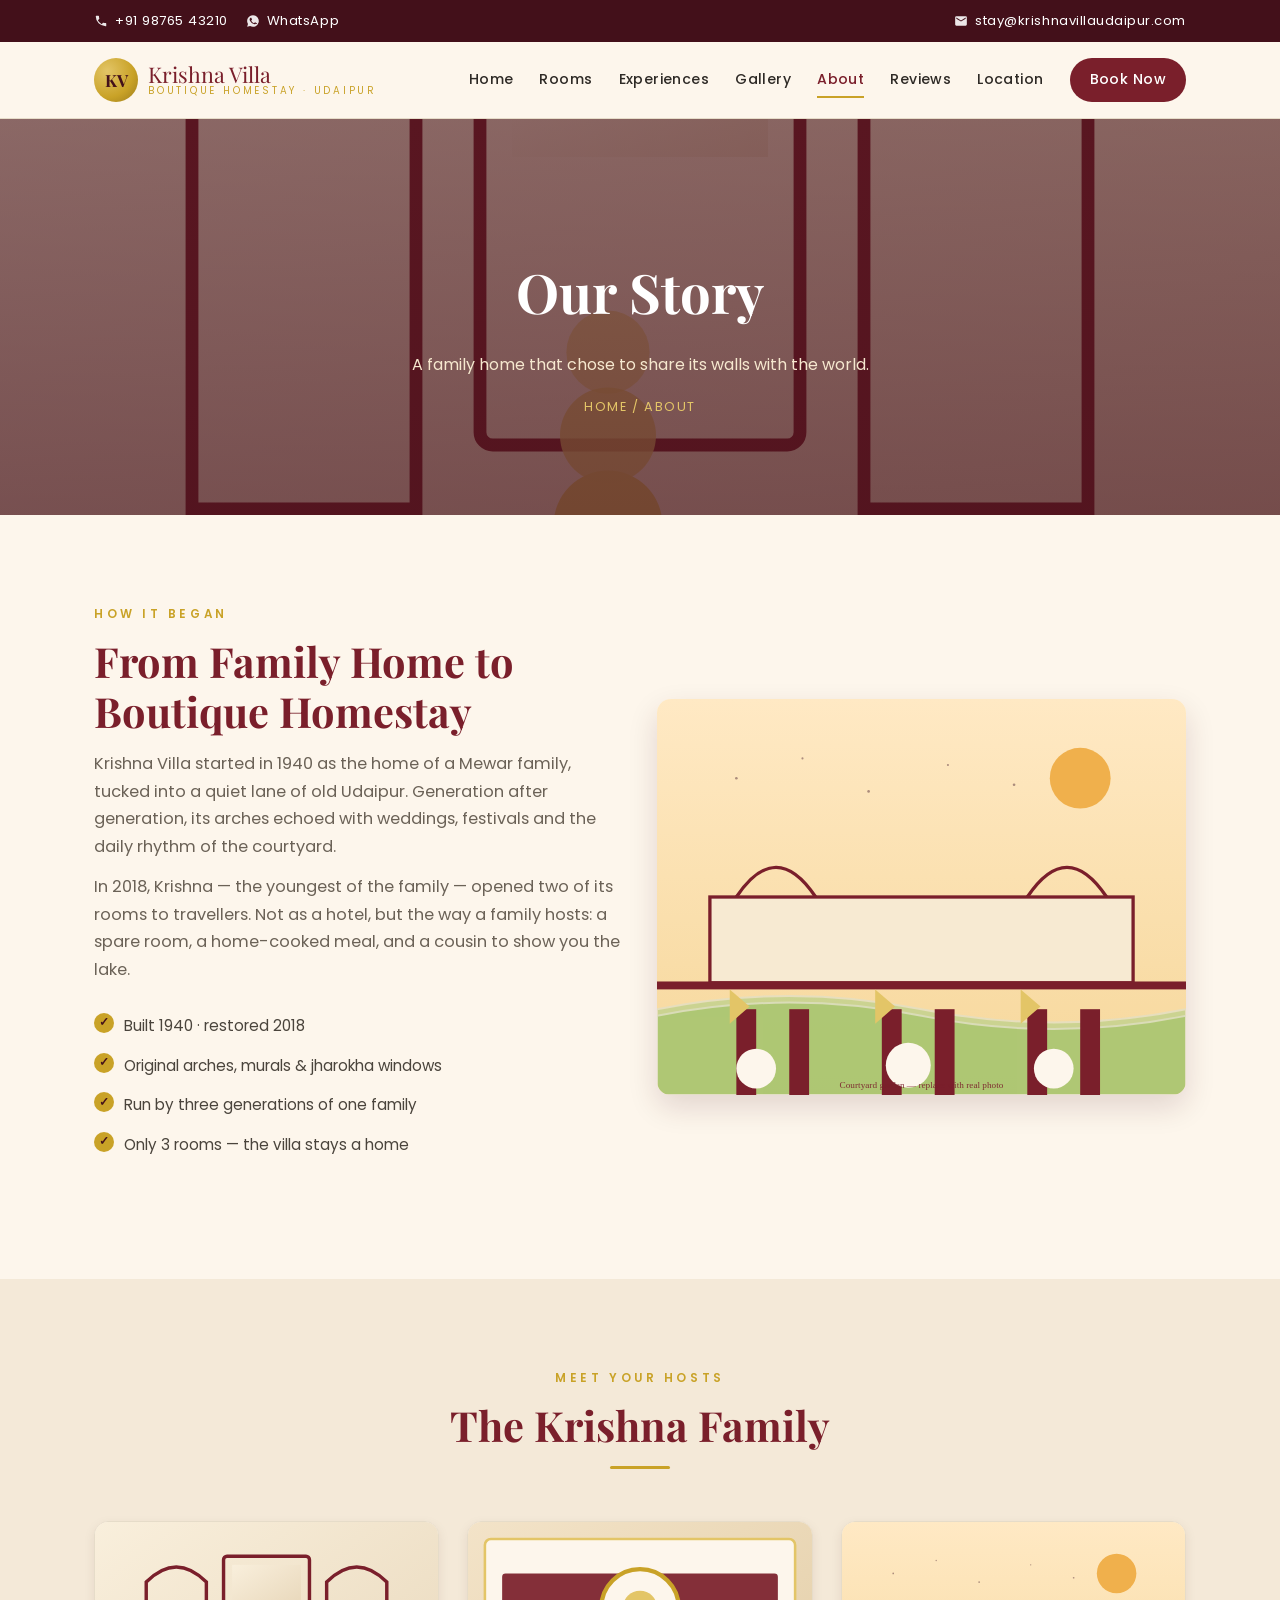
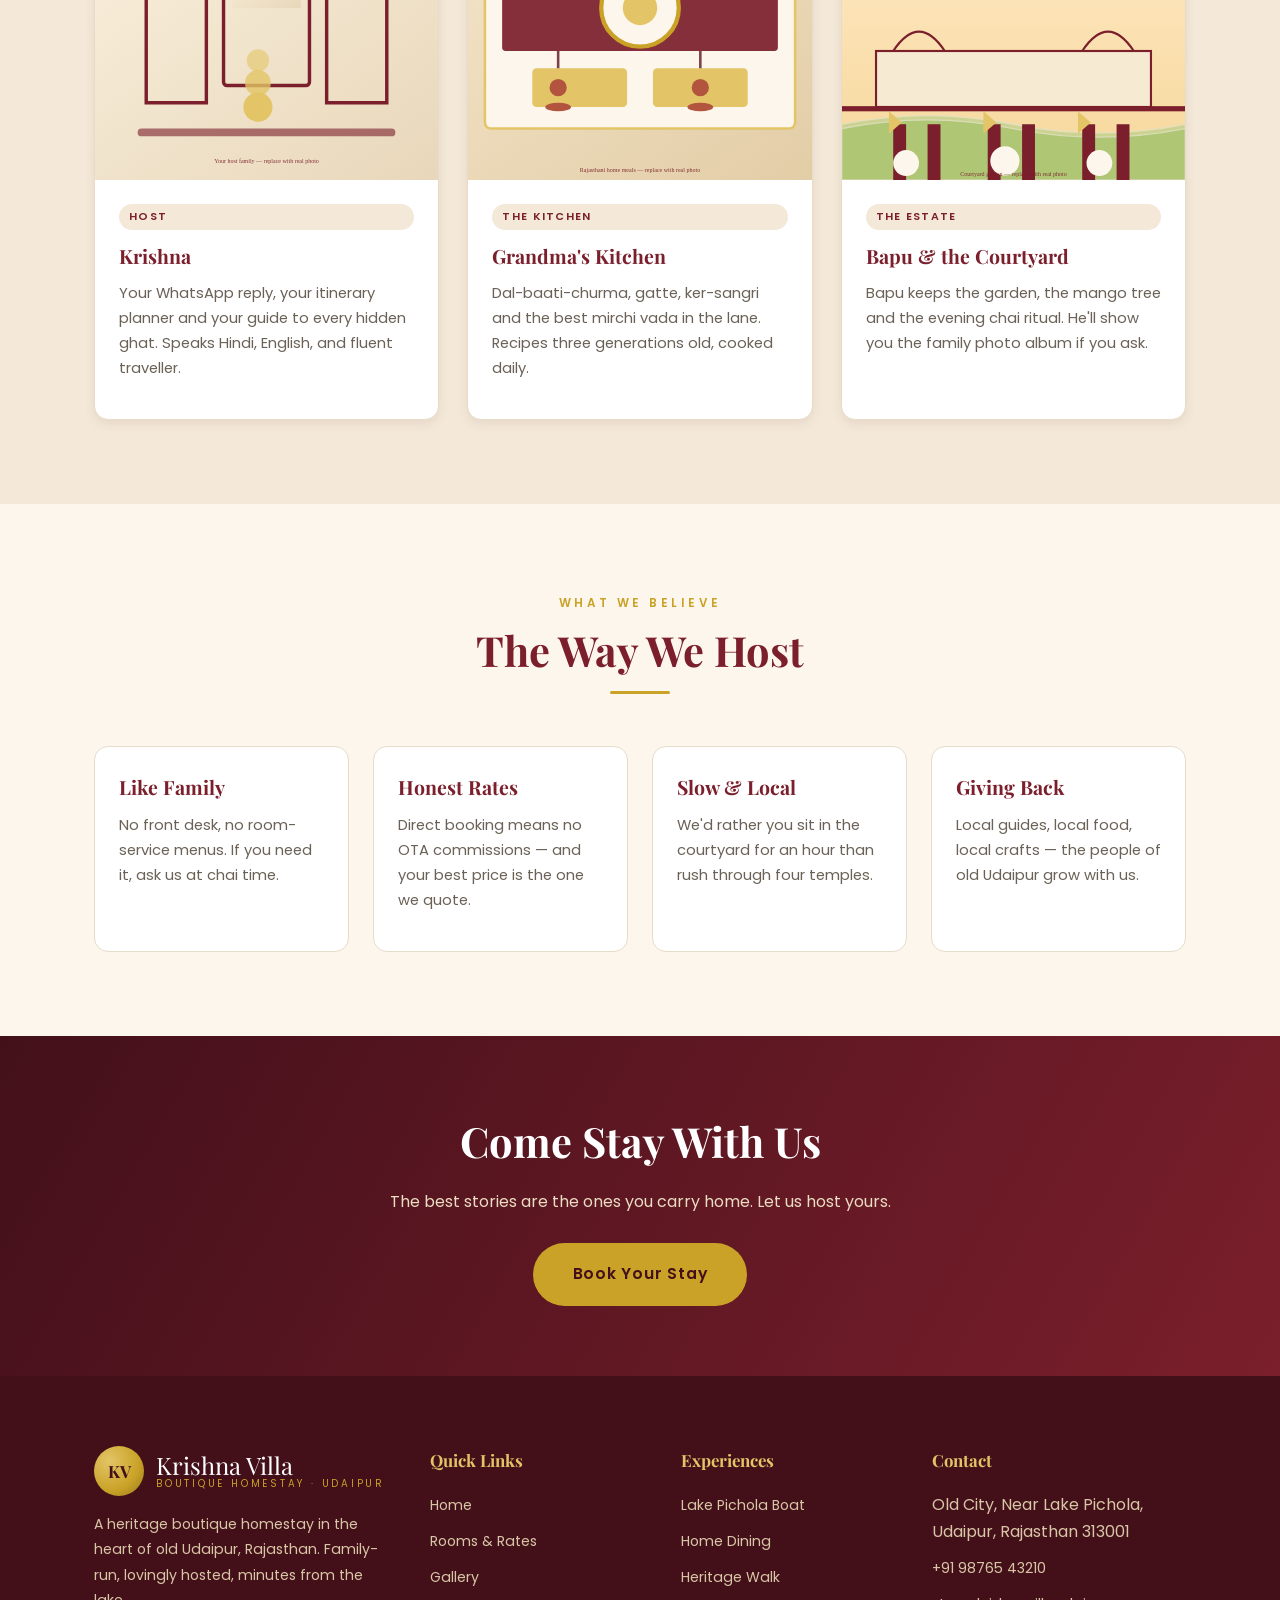
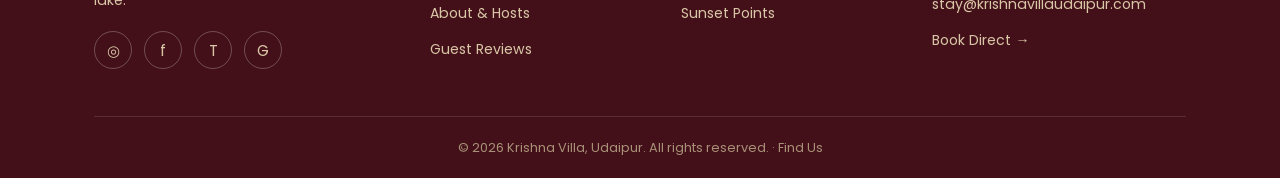
==== about.html @ f30d9263 "first commit" ====
<!DOCTYPE html>
<html lang="en">
<head>
<meta charset="UTF-8">
<meta name="viewport" content="width=device-width, initial-scale=1.0">
<title>About &amp; Hosts — Krishna Villa, Udaipur</title>
<meta name="description" content="The story of Krishna Villa, a family-run boutique homestay in old Udaipur. Meet your hosts and the heritage home they welcome you into.">
<link rel="preconnect" href="https://fonts.googleapis.com">
<link rel="preconnect" href="https://fonts.gstatic.com" crossorigin>
<link href="https://fonts.googleapis.com/css2?family=Playfair+Display:wght@500;600;700&family=Poppins:wght@300;400;500;600&display=swap" rel="stylesheet">
<link rel="stylesheet" href="css/style.css">
</head>
<body>

<!-- ======= TOP BAR ======= -->
<header class="topbar">
  <div class="wrap">
    <div class="tb-item">
      <a href="tel:+919876543210"><svg class="ico" viewBox="0 0 24 24" fill="currentColor"><path d="M6.6 10.8a15 15 0 0 0 6.6 6.6l2.2-2.2a1 1 0 0 1 1-.25 11.4 11.4 0 0 0 3.6.58 1 1 0 0 1 1 1V20a1 1 0 0 1-1 1A17 17 0 0 1 3 4a1 1 0 0 1 1-1h3.5a1 1 0 0 1 1 1 11.4 11.4 0 0 0 .58 3.6 1 1 0 0 1-.25 1z"/></svg> +91 98765 43210</a>
      <a class="wa" href="https://wa.me/919876543210" target="_blank" rel="noopener"><svg class="ico" viewBox="0 0 24 24" fill="currentColor"><path d="M12 2a10 10 0 0 0-8.6 15.1L2 22l5-1.3A10 10 0 1 0 12 2zm5.1 14.1c-.2.6-1.3 1.2-1.8 1.3-.5 0-1 .2-3.3-.7a11 11 0 0 1-4.6-4.1c-.3-.5-1.2-1.7-1.2-3.2s.8-2.3 1-2.6c.3-.3.6-.4.8-.4h.6c.2 0 .4-.1.7.5.2.6.8 2 .9 2.1.1.2.1.3 0 .5l-.4.6-.5.6c-.2.2-.4.4-.2.7.3.5 1.1 1.9 2.4 3 1.3 1 1.6 1.2 1.9 1.3.2.1.5.1.7-.1l1-1.1c.2-.3.5-.2.8-.1.3.1 2 1 2.3 1.2.4.1.6.2.7.3.1.1.1.6-.2 1.2z"/></svg> WhatsApp</a>
    </div>
    <div class="tb-item">
      <a href="mailto:stay@krishnavillaudaipur.com"><svg class="ico" viewBox="0 0 24 24" fill="currentColor"><path d="M20 4H4a2 2 0 0 0-2 2v12a2 2 0 0 0 2 2h16a2 2 0 0 0 2-2V6a2 2 0 0 0-2-2zm0 4-8 5-8-5V6l8 5 8-5z"/></svg> stay@krishnavillaudaipur.com</a>
    </div>
  </div>
</header>

<!-- ======= NAV ======= -->
<header class="header">
  <div class="wrap nav">
    <a class="brand" href="index.html">
      <span class="brand-mark">KV</span>
      <span class="brand-name">Krishna Villa<small>Boutique Homestay · Udaipur</small></span>
    </a>
    <button class="nav-toggle" aria-label="Open menu"><span></span><span></span><span></span></button>
    <nav class="nav-links">
      <a href="index.html">Home</a>
      <a href="rooms.html">Rooms</a>
      <a href="experiences.html">Experiences</a>
      <a href="gallery.html">Gallery</a>
      <a href="about.html" class="active">About</a>
      <a href="reviews.html">Reviews</a>
      <a href="location.html">Location</a>
      <a href="contact.html" class="nav-cta">Book Now</a>
    </nav>
  </div>
</header>

<!-- ======= PAGE HERO ======= -->
<section class="page-hero" style="min-height:44vh;display:flex;align-items:center;justify-content:center">
  <div class="hero-bg" style="background-image:url('img/ph-host.svg')"></div>
  <div class="hero-inner">
    <h1>Our Story</h1>
    <p>A family home that chose to share its walls with the world.</p>
    <div class="breadcrumb"><a href="index.html">Home</a> / About</div>
  </div>
</section>

<!-- ======= STORY ======= -->
<section>
  <div class="wrap">
    <div class="grid-2">
      <div class="reveal">
        <span class="kicker">How It Began</span>
        <h2 class="section-title">From Family Home to Boutique Homestay</h2>
        <p class="section-sub">Krishna Villa started in 1940 as the home of a Mewar family, tucked into a quiet lane of old Udaipur. Generation after generation, its arches echoed with weddings, festivals and the daily rhythm of the courtyard.</p>
        <p class="section-sub" style="margin-top:12px">In 2018, Krishna — the youngest of the family — opened two of its rooms to travellers. Not as a hotel, but the way a family hosts: a spare room, a home-cooked meal, and a cousin to show you the lake.</p>
        <ul class="feature-list" style="margin:22px 0 30px">
          <li>Built 1940 · restored 2018</li>
          <li>Original arches, murals &amp; jharokha windows</li>
          <li>Run by three generations of one family</li>
          <li>Only 3 rooms — the villa stays a home</li>
        </ul>
      </div>
      <div class="reveal">
        <img src="img/ph-courtyard.svg" alt="Courtyard of Krishna Villa" style="border-radius:14px;box-shadow:var(--shadow)">
      </div>
    </div>
  </div>
</section>

<!-- ======= HOST ======= -->
<section class="sand-bg">
  <div class="wrap">
    <div class="section-head reveal">
      <span class="kicker">Meet Your Hosts</span>
      <h2 class="section-title">The Krishna Family</h2>
      <div class="rule"></div>
    </div>
    <div class="grid-3">
      <div class="card reveal">
        <div class="ph" style="background-image:url('img/ph-host.svg');background-size:cover;background-position:center;background-color:#f4e9d8"></div>
        <div class="card-body">
          <span class="tag">Host</span>
          <h3>Krishna</h3>
          <p>Your WhatsApp reply, your itinerary planner and your guide to every hidden ghat. Speaks Hindi, English, and fluent traveller.</p>
        </div>
      </div>
      <div class="card reveal">
        <div class="ph" style="background-image:url('img/ph-food.svg');background-size:cover;background-position:center;background-color:#f4e9d8"></div>
        <div class="card-body">
          <span class="tag">The Kitchen</span>
          <h3>Grandma's Kitchen</h3>
          <p>Dal-baati-churma, gatte, ker-sangri and the best mirchi vada in the lane. Recipes three generations old, cooked daily.</p>
        </div>
      </div>
      <div class="card reveal">
        <div class="ph" style="background-image:url('img/ph-courtyard.svg');background-size:cover;background-position:center;background-color:#f4e9d8"></div>
        <div class="card-body">
          <span class="tag">The Estate</span>
          <h3>Bapu &amp; the Courtyard</h3>
          <p>Bapu keeps the garden, the mango tree and the evening chai ritual. He'll show you the family photo album if you ask.</p>
        </div>
      </div>
    </div>
  </div>
</section>

<!-- ======= VALUES ======= -->
<section>
  <div class="wrap">
    <div class="section-head reveal">
      <span class="kicker">What We Believe</span>
      <h2 class="section-title">The Way We Host</h2>
      <div class="rule"></div>
    </div>
    <div class="grid-4">
      <div class="card reveal" style="box-shadow:none">
        <div class="card-body">
          <h3>Like Family</h3>
          <p>No front desk, no room-service menus. If you need it, ask us at chai time.</p>
        </div>
      </div>
      <div class="card reveal" style="box-shadow:none">
        <div class="card-body">
          <h3>Honest Rates</h3>
          <p>Direct booking means no OTA commissions — and your best price is the one we quote.</p>
        </div>
      </div>
      <div class="card reveal" style="box-shadow:none">
        <div class="card-body">
          <h3>Slow &amp; Local</h3>
          <p>We'd rather you sit in the courtyard for an hour than rush through four temples.</p>
        </div>
      </div>
      <div class="card reveal" style="box-shadow:none">
        <div class="card-body">
          <h3>Giving Back</h3>
          <p>Local guides, local food, local crafts — the people of old Udaipur grow with us.</p>
        </div>
      </div>
    </div>
  </div>
</section>

<!-- ======= CTA ======= -->
<section class="cta-banner">
  <div class="wrap">
    <h2>Come Stay With Us</h2>
    <p>The best stories are the ones you carry home. Let us host yours.</p>
    <a class="btn btn-gold btn-lg" href="contact.html">Book Your Stay</a>
  </div>
</section>

<!-- ======= FOOTER ======= -->
<footer class="footer">
  <div class="wrap">
    <div class="footer-grid">
      <div>
        <div class="fbrand">
          <span class="brand-mark">KV</span>
          <span class="brand-name">Krishna Villa<small>Boutique Homestay · Udaipur</small></span>
        </div>
        <p>A heritage boutique homestay in the heart of old Udaipur, Rajasthan. Family-run, lovingly hosted, minutes from the lake.</p>
        <div class="social">
          <a href="#" aria-label="Instagram">◎</a>
          <a href="#" aria-label="Facebook">f</a>
          <a href="#" aria-label="TripAdvisor">T</a>
          <a href="#" aria-label="Google">G</a>
        </div>
      </div>
      <div>
        <h4>Quick Links</h4>
        <ul>
          <li><a href="index.html">Home</a></li>
          <li><a href="rooms.html">Rooms &amp; Rates</a></li>
          <li><a href="gallery.html">Gallery</a></li>
          <li><a href="about.html">About &amp; Hosts</a></li>
          <li><a href="reviews.html">Guest Reviews</a></li>
        </ul>
      </div>
      <div>
        <h4>Experiences</h4>
        <ul>
          <li><a href="experiences.html#lake">Lake Pichola Boat</a></li>
          <li><a href="experiences.html#food">Home Dining</a></li>
          <li><a href="experiences.html#walk">Heritage Walk</a></li>
          <li><a href="experiences.html#sunset">Sunset Points</a></li>
        </ul>
      </div>
      <div>
        <h4>Contact</h4>
        <ul>
          <li>Old City, Near Lake Pichola,<br>Udaipur, Rajasthan 313001</li>
          <li><a href="tel:+919876543210">+91 98765 43210</a></li>
          <li><a href="mailto:stay@krishnavillaudaipur.com">stay@krishnavillaudaipur.com</a></li>
          <li><a href="contact.html">Book Direct →</a></li>
        </ul>
      </div>
    </div>
    <div class="footer-bottom">© <span id="year"></span> Krishna Villa, Udaipur. All rights reserved. · <a href="location.html">Find Us</a></div>
  </div>
</footer>

<script src="js/main.js"></script>
</body>
</html>
---- css/style.css ----
/* ==========================================================================
   KRISHNA VILLA — Boutique Homestay, Udaipur
   Shared stylesheet for all pages
   Palette: Deep Maroon #7a1f2b · Royal Gold #c9a227 · Cream #fdf6ec · Ink #2e2a26
   ========================================================================== */

:root {
  --wine: #7a1f2b;
  --wine-dark: #5c1620;
  --wine-deep: #43101a;
  --gold: #c9a227;
  --gold-soft: #e3c567;
  --cream: #fdf6ec;
  --sand: #f4e9d8;
  --ink: #2e2a26;
  --muted: #6b6257;
  --line: #e6dcc9;
  --white: #ffffff;
  --shadow: 0 12px 30px rgba(67, 16, 26, 0.14);
  --shadow-sm: 0 4px 12px rgba(67, 16, 26, 0.08);
  --radius: 14px;
  --serif: "Playfair Display", Georgia, "Times New Roman", serif;
  --sans: "Poppins", "Segoe UI", Arial, sans-serif;
}

* { box-sizing: border-box; margin: 0; padding: 0; }

html { scroll-behavior: smooth; }

body {
  font-family: var(--sans);
  color: var(--ink);
  background: var(--cream);
  line-height: 1.7;
  font-size: 16px;
}

img { max-width: 100%; display: block; }
a { color: inherit; text-decoration: none; }
ul { list-style: none; }

.wrap {
  max-width: 1140px;
  margin: 0 auto;
  padding: 0 24px;
}
.wrap-narrow { max-width: 860px; margin: 0 auto; padding: 0 24px; }

/* ==========================================================================
   TOP BAR — always visible phone / WhatsApp / email
   ========================================================================== */
.topbar {
  background: var(--wine-deep);
  color: #f3d9a0;
  font-size: 0.82rem;
  letter-spacing: 0.04em;
}
.topbar .wrap {
  display: flex;
  align-items: center;
  justify-content: space-between;
  gap: 12px;
  min-height: 42px;
  flex-wrap: wrap;
}
.topbar a { color: #fff; display: inline-flex; align-items: center; gap: 7px; }
.topbar a:hover { color: var(--gold-soft); }
.topbar .tb-item { display: inline-flex; align-items: center; gap: 18px; flex-wrap: wrap; }
.topbar .tb-item .ico { width: 14px; height: 14px; opacity: 0.9; }

/* ==========================================================================
   HEADER / NAVIGATION
   ========================================================================== */
.header {
  position: sticky;
  top: 0;
  z-index: 900;
  background: rgba(253, 246, 236, 0.96);
  backdrop-filter: blur(6px);
  border-bottom: 1px solid var(--line);
}
.nav {
  display: flex;
  align-items: center;
  justify-content: space-between;
  min-height: 76px;
  gap: 16px;
}
.brand { display: flex; align-items: center; gap: 10px; }
.brand-mark {
  width: 44px; height: 44px;
  border-radius: 50%;
  background: radial-gradient(circle at 30% 30%, var(--gold-soft), var(--gold) 60%, #9a7a1c);
  display: flex; align-items: center; justify-content: center;
  font-family: var(--serif);
  font-size: 1.05rem;
  color: var(--wine-deep);
  font-weight: 700;
}
.brand-name { font-family: var(--serif); font-size: 1.35rem; line-height: 1.1; color: var(--wine); }
.brand-name small { display: block; font-family: var(--sans); font-size: 0.62rem; letter-spacing: 0.28em; text-transform: uppercase; color: var(--gold); }

.nav-links { display: flex; align-items: center; gap: 26px; }
.nav-links a { font-size: 0.88rem; font-weight: 500; letter-spacing: 0.03em; color: var(--ink); position: relative; padding: 6px 0; }
.nav-links a::after {
  content: ""; position: absolute; left: 0; bottom: 0; height: 2px; width: 0;
  background: var(--gold); transition: width 0.25s ease;
}
.nav-links a:hover::after,
.nav-links a.active::after { width: 100%; }
.nav-links a.active { color: var(--wine); }
.nav-cta {
  background: var(--wine); color: #fff !important;
  padding: 10px 20px !important; border-radius: 40px; font-weight: 600;
}
.nav-cta::after { display: none !important; }
.nav-cta:hover { background: var(--wine-dark); }

.nav-toggle {
  display: none;
  background: none; border: none; cursor: pointer;
  width: 42px; height: 42px; position: relative;
}
.nav-toggle span {
  display: block; width: 24px; height: 2px; background: var(--wine);
  margin: 5px auto; transition: 0.3s;
}
.nav-toggle.open span:nth-child(1) { transform: translateY(7px) rotate(45deg); }
.nav-toggle.open span:nth-child(2) { opacity: 0; }
.nav-toggle.open span:nth-child(3) { transform: translateY(-7px) rotate(-45deg); }

/* ==========================================================================
   BUTTONS
   ========================================================================== */
.btn {
  display: inline-block;
  font-family: var(--sans);
  font-size: 0.9rem;
  font-weight: 600;
  letter-spacing: 0.05em;
  padding: 13px 28px;
  border-radius: 40px;
  border: 2px solid transparent;
  cursor: pointer;
  transition: 0.25s ease;
  text-align: center;
}
.btn-gold { background: var(--gold); color: var(--wine-deep); }
.btn-gold:hover { background: var(--gold-soft); transform: translateY(-2px); box-shadow: var(--shadow-sm); }
.btn-wine { background: var(--wine); color: #fff; }
.btn-wine:hover { background: var(--wine-dark); transform: translateY(-2px); box-shadow: var(--shadow-sm); }
.btn-outline { background: transparent; color: var(--wine); border-color: var(--wine); }
.btn-outline:hover { background: var(--wine); color: #fff; }
.btn-white { background: #fff; color: var(--wine); }
.btn-white:hover { background: var(--sand); transform: translateY(-2px); box-shadow: var(--shadow-sm); }
.btn-lg { padding: 16px 38px; font-size: 0.98rem; }

/* ==========================================================================
   SECTION SCAFFOLD
   ========================================================================== */
section { padding: 84px 0; }
.section-head { text-align: center; max-width: 720px; margin: 0 auto 52px; }
.kicker {
  display: inline-block;
  font-size: 0.74rem;
  letter-spacing: 0.3em;
  text-transform: uppercase;
  color: var(--gold);
  margin-bottom: 12px;
  font-weight: 600;
}
.section-title {
  font-family: var(--serif);
  font-size: clamp(1.8rem, 4vw, 2.6rem);
  color: var(--wine);
  line-height: 1.2;
  margin-bottom: 14px;
}
.section-sub { color: var(--muted); font-size: 1.02rem; }
.section-head .rule {
  width: 60px; height: 3px; background: var(--gold); border-radius: 3px;
  margin: 16px auto 0;
}

.sand-bg { background: var(--sand); }
.white-bg { background: #fff; }

/* ==========================================================================
   HERO
   ========================================================================== */
.hero {
  position: relative;
  min-height: 82vh;
  display: flex;
  align-items: center;
  justify-content: center;
  text-align: center;
  color: #fff;
  padding: 110px 24px 90px;
  overflow: hidden;
}
.hero .hero-bg {
  position: absolute; inset: 0;
  background-size: cover; background-position: center;
  animation: heroZoom 18s ease-in-out infinite alternate;
}
@keyframes heroZoom { from { transform: scale(1); } to { transform: scale(1.08); } }
.hero::after {
  content: "";
  position: absolute; inset: 0;
  background: linear-gradient(180deg, rgba(67,16,26,0.55), rgba(67,16,26,0.62));
}
.hero-inner { position: relative; z-index: 2; max-width: 800px; }
.hero-kicker {
  letter-spacing: 0.34em; text-transform: uppercase; font-size: 0.78rem;
  color: var(--gold-soft); margin-bottom: 18px;
}
.hero h1 {
  font-family: var(--serif);
  font-size: clamp(2.6rem, 7vw, 4.6rem);
  line-height: 1.08;
  margin-bottom: 22px;
  text-shadow: 0 3px 18px rgba(0,0,0,0.35);
}
.hero p {
  font-size: 1.1rem; color: #f6e8cf; max-width: 620px; margin: 0 auto 34px;
}
.hero-actions { display: flex; gap: 14px; justify-content: center; flex-wrap: wrap; }
.hero-scroll {
  position: absolute; bottom: 26px; left: 50%; transform: translateX(-50%);
  z-index: 2; color: #fff; font-size: 1.6rem; opacity: 0.85; animation: bounce 2s infinite;
}
@keyframes bounce { 0%,100% { transform: translate(-50%,0); } 50% { transform: translate(-50%,8px); } }

.page-hero {
  position: relative; text-align: center; color: #fff;
  padding: 110px 24px 80px;
}
.page-hero .hero-bg {
  position: absolute; inset: 0; background-size: cover; background-position: center;
}
.page-hero::after {
  content: ""; position: absolute; inset: 0;
  background: linear-gradient(180deg, rgba(67,16,26,0.6), rgba(67,16,26,0.7));
}
.page-hero .hero-inner { position: relative; z-index: 2; }
.page-hero h1 { font-family: var(--serif); font-size: clamp(2.2rem, 5vw, 3.4rem); margin-bottom: 12px; }
.page-hero p { color: #f6e8cf; max-width: 600px; margin: 0 auto; }
.breadcrumb { margin-top: 18px; font-size: 0.8rem; letter-spacing: 0.12em; text-transform: uppercase; color: var(--gold-soft); }
.breadcrumb a:hover { color: #fff; }

/* ==========================================================================
   USP STRIP
   ========================================================================== */
.usp-strip { background: var(--wine); color: #fff; padding: 0; }
.usp-grid {
  display: grid; grid-template-columns: repeat(auto-fit, minmax(220px, 1fr));
}
.usp-item { padding: 30px 22px; text-align: center; border-left: 1px solid rgba(255,255,255,0.14); }
.usp-item:first-child { border-left: none; }
.usp-item .usp-ico { font-size: 1.7rem; margin-bottom: 10px; }
.usp-item h3 { font-family: var(--serif); font-size: 1.05rem; margin-bottom: 4px; color: var(--gold-soft); }
.usp-item p { font-size: 0.82rem; color: #ecdcc2; }

/* ==========================================================================
   CARDS & GRIDS
   ========================================================================== */
.grid-2 { display: grid; grid-template-columns: repeat(2, 1fr); gap: 34px; align-items: center; }
.grid-3 { display: grid; grid-template-columns: repeat(3, 1fr); gap: 28px; }
.grid-4 { display: grid; grid-template-columns: repeat(4, 1fr); gap: 24px; }

.card {
  background: #fff;
  border: 1px solid var(--line);
  border-radius: var(--radius);
  overflow: hidden;
  box-shadow: var(--shadow-sm);
  transition: transform 0.3s ease, box-shadow 0.3s ease;
  display: flex; flex-direction: column;
}
.card:hover { transform: translateY(-6px); box-shadow: var(--shadow); }
.card .ph { aspect-ratio: 4/3; width: 100%; }
.card-body { padding: 24px; flex: 1; display: flex; flex-direction: column; }
.card-body h3 { font-family: var(--serif); font-size: 1.22rem; color: var(--wine); margin-bottom: 8px; }
.card-body p { font-size: 0.92rem; color: var(--muted); margin-bottom: 14px; }
.card-body .card-meta { display: flex; justify-content: space-between; align-items: center; margin-top: auto; padding-top: 14px; border-top: 1px solid var(--line); }
.price { font-family: var(--serif); color: var(--wine); font-weight: 700; font-size: 1.05rem; }
.price small { font-family: var(--sans); font-size: 0.72rem; color: var(--muted); font-weight: 400; }
.link-arrow { color: var(--gold); font-weight: 600; font-size: 0.86rem; letter-spacing: 0.05em; }
.link-arrow:hover { color: var(--wine); }
.tag { display: inline-block; font-size: 0.68rem; letter-spacing: 0.12em; text-transform: uppercase; background: var(--sand); color: var(--wine); padding: 4px 10px; border-radius: 30px; margin-bottom: 10px; font-weight: 600; }

/* feature list with check icons */
.feature-list li { padding: 7px 0 7px 30px; position: relative; font-size: 0.95rem; color: #4a443c; }
.feature-list li::before {
  content: "✓";
  position: absolute; left: 0; top: 7px;
  width: 20px; height: 20px; border-radius: 50%;
  background: var(--gold); color: var(--wine-deep);
  font-size: 0.72rem; font-weight: 700;
  display: flex; align-items: center; justify-content: center;
}

/* ==========================================================================
   ROOMS (page-specific)
   ========================================================================== */
.room-list { display: grid; gap: 44px; }
.room-item {
  background: #fff; border: 1px solid var(--line); border-radius: var(--radius);
  overflow: hidden; box-shadow: var(--shadow-sm);
  display: grid; grid-template-columns: 1fr 1fr;
}
.room-item:nth-child(even) .room-ph { order: 2; }
.room-ph { min-height: 340px; }
.room-info { padding: 40px; display: flex; flex-direction: column; justify-content: center; }
.room-info h2 { font-family: var(--serif); font-size: 1.7rem; color: var(--wine); margin: 8px 0 6px; }
.room-info .room-sub { color: var(--muted); font-size: 0.9rem; margin-bottom: 16px; }
.room-amenities { display: flex; flex-wrap: wrap; gap: 10px; margin: 18px 0 22px; }
.room-amenities span {
  font-size: 0.76rem; background: var(--sand); color: var(--wine);
  padding: 6px 14px; border-radius: 30px; font-weight: 500;
}
.room-rate { display: flex; align-items: baseline; gap: 8px; margin-bottom: 20px; }
.room-rate .amt { font-family: var(--serif); font-size: 2rem; color: var(--wine); font-weight: 700; }
.room-rate .per { color: var(--muted); font-size: 0.85rem; }

/* ==========================================================================
   EXPERIENCES
   ========================================================================== */
.exp-item { position: relative; border-radius: var(--radius); overflow: hidden; min-height: 420px; display: flex; align-items: flex-end; color: #fff; box-shadow: var(--shadow-sm); transition: transform 0.3s ease, box-shadow 0.3s ease; }
.exp-item:hover { transform: translateY(-6px); box-shadow: var(--shadow); }
.exp-item::after { content: ""; position: absolute; inset: 0; background: linear-gradient(180deg, rgba(67,16,26,0.05), rgba(67,16,26,0.85)); }
.exp-item .exp-body { position: relative; z-index: 2; padding: 30px; width: 100%; }
.exp-item h3 { font-family: var(--serif); font-size: 1.35rem; margin-bottom: 6px; }
.exp-item p { font-size: 0.88rem; color: #f0e2c8; margin-bottom: 12px; }
.exp-item .tag { background: rgba(201,162,39,0.9); color: #fff; }
.exp-item .duration { font-size: 0.78rem; color: var(--gold-soft); letter-spacing: 0.06em; }

/* ==========================================================================
   GALLERY
   ========================================================================== */
.gallery-grid { display: grid; grid-template-columns: repeat(3, 1fr); gap: 16px; }
.gallery-grid .g-item { position: relative; border-radius: 12px; overflow: hidden; cursor: pointer; box-shadow: var(--shadow-sm); }
.gallery-grid .g-item img, .gallery-grid .g-item .ph { aspect-ratio: 1/1; width: 100%; transition: transform 0.4s ease; }
.gallery-grid .g-item:hover img, .gallery-grid .g-item:hover .ph { transform: scale(1.06); }
.gallery-grid .g-item .g-cap {
  position: absolute; left: 0; right: 0; bottom: 0; padding: 30px 16px 12px;
  background: linear-gradient(180deg, transparent, rgba(67,16,26,0.85));
  color: #fff; font-size: 0.82rem; letter-spacing: 0.05em;
  opacity: 0; transition: opacity 0.3s ease;
}
.gallery-grid .g-item:hover .g-cap { opacity: 1; }

/* Lightbox */
.lightbox {
  position: fixed; inset: 0; z-index: 1200;
  background: rgba(20, 10, 14, 0.94);
  display: none; align-items: center; justify-content: center; padding: 40px;
}
.lightbox.open { display: flex; }
.lightbox img { max-width: 92vw; max-height: 84vh; border-radius: 8px; box-shadow: 0 20px 60px rgba(0,0,0,0.6); }
.lightbox .lb-caption { color: #ddd; text-align: center; margin-top: 16px; font-size: 0.9rem; letter-spacing: 0.05em; }
.lightbox .lb-close {
  position: absolute; top: 24px; right: 32px; background: none; border: none;
  color: #fff; font-size: 2.6rem; cursor: pointer; line-height: 1;
}
.lightbox .lb-prev, .lightbox .lb-next {
  position: absolute; top: 50%; transform: translateY(-50%);
  background: rgba(255,255,255,0.12); border: none; color: #fff;
  width: 50px; height: 50px; border-radius: 50%; font-size: 1.4rem; cursor: pointer; transition: 0.2s;
}
.lightbox .lb-prev { left: 24px; }
.lightbox .lb-next { right: 24px; }
.lightbox .lb-prev:hover, .lightbox .lb-next:hover { background: var(--gold); color: var(--wine-deep); }

/* ==========================================================================
   TESTIMONIALS
   ========================================================================== */
.testi-card { background: #fff; border: 1px solid var(--line); border-radius: var(--radius); padding: 30px; box-shadow: var(--shadow-sm); display: flex; flex-direction: column; }
.testi-card .quote { font-size: 2.4rem; line-height: 1; color: var(--gold); font-family: var(--serif); }
.testi-card p.txt { font-size: 0.96rem; color: #4a443c; font-style: italic; margin: 10px 0 20px; flex: 1; }
.testi-card .who { display: flex; align-items: center; gap: 12px; border-top: 1px solid var(--line); padding-top: 16px; }
.avatar { width: 46px; height: 46px; border-radius: 50%; background: var(--wine); color: #fff; display: flex; align-items: center; justify-content: center; font-family: var(--serif); font-weight: 700; }
.testi-card .who .nm { font-weight: 600; font-size: 0.92rem; }
.testi-card .who .pl { font-size: 0.78rem; color: var(--muted); }
.stars { color: var(--gold); letter-spacing: 2px; font-size: 0.9rem; }
.rating-banner {
  background: var(--wine); color: #fff; border-radius: var(--radius);
  padding: 36px; text-align: center; margin-bottom: 52px;
}
.rating-banner .big { font-family: var(--serif); font-size: 3.4rem; color: var(--gold-soft); }
.rating-banner p { color: #ecdcc2; font-size: 0.92rem; }

/* ==========================================================================
   STATS
   ========================================================================== */
.stats { display: grid; grid-template-columns: repeat(auto-fit, minmax(160px, 1fr)); gap: 24px; text-align: center; }
.stat-num { font-family: var(--serif); font-size: 2.6rem; color: var(--wine); font-weight: 700; }
.stat-label { font-size: 0.82rem; color: var(--muted); letter-spacing: 0.06em; text-transform: uppercase; }

/* ==========================================================================
   MAP
   ========================================================================== */
.map-wrap { border-radius: var(--radius); overflow: hidden; box-shadow: var(--shadow); border: 1px solid var(--line); }
.map-wrap iframe { width: 100%; height: 420px; border: 0; display: block; filter: saturate(0.9); }
.map-cards { display: grid; grid-template-columns: repeat(auto-fit, minmax(250px, 1fr)); gap: 24px; margin-top: 34px; }
.map-card { background: #fff; border: 1px solid var(--line); border-radius: var(--radius); padding: 24px; }
.map-card h4 { font-family: var(--serif); color: var(--wine); font-size: 1.05rem; margin-bottom: 8px; }
.map-card p { font-size: 0.88rem; color: var(--muted); }
.map-card .dist { color: var(--gold); font-weight: 600; font-size: 0.8rem; }

/* ==========================================================================
   CONTACT / FORM
   ========================================================================== */
.contact-grid { display: grid; grid-template-columns: 1.1fr 0.9fr; gap: 40px; }
.contact-card { background: #fff; border: 1px solid var(--line); border-radius: var(--radius); padding: 32px; box-shadow: var(--shadow-sm); }
.contact-card h3 { font-family: var(--serif); color: var(--wine); font-size: 1.2rem; margin-bottom: 16px; }
.form-row { margin-bottom: 18px; }
.form-row label { display: block; font-size: 0.82rem; font-weight: 600; letter-spacing: 0.04em; color: var(--wine); margin-bottom: 6px; }
.form-row input, .form-row select, .form-row textarea {
  width: 100%; padding: 13px 16px; border: 1px solid var(--line); border-radius: 10px;
  font-family: var(--sans); font-size: 0.94rem; background: var(--cream); color: var(--ink);
  transition: 0.2s;
}
.form-row input:focus, .form-row select:focus, .form-row textarea:focus {
  outline: none; border-color: var(--gold); background: #fff; box-shadow: 0 0 0 3px rgba(201,162,39,0.18);
}
.form-grid { display: grid; grid-template-columns: 1fr 1fr; gap: 18px; }
.form-note { font-size: 0.78rem; color: var(--muted); margin-top: 10px; }
.whatsapp-big {
  display: block; text-align: center; background: #128c7e; color: #fff;
  padding: 16px; border-radius: 12px; font-weight: 600; margin-top: 16px; transition: 0.2s;
}
.whatsapp-big:hover { background: #0e6b5f; }
.contact-meta { margin-top: 18px; border-top: 1px solid var(--line); padding-top: 18px; }
.contact-meta p { font-size: 0.92rem; margin-bottom: 8px; color: #4a443c; }
.contact-meta strong { color: var(--wine); }
.contact-meta .gold { color: var(--gold); }

/* ==========================================================================
   FAQ
   ========================================================================== */
.faq-item { background: #fff; border: 1px solid var(--line); border-radius: 12px; margin-bottom: 12px; overflow: hidden; }
.faq-q { padding: 18px 22px; font-weight: 600; font-size: 0.96rem; color: var(--wine); cursor: pointer; display: flex; justify-content: space-between; align-items: center; gap: 14px; }
.faq-q .plus { color: var(--gold); font-size: 1.3rem; transition: 0.3s; flex-shrink: 0; }
.faq-item.open .plus { transform: rotate(45deg); }
.faq-a { max-height: 0; overflow: hidden; transition: max-height 0.35s ease; }
.faq-a p { padding: 0 22px 20px; font-size: 0.9rem; color: var(--muted); }

/* ==========================================================================
   CTA BANNER
   ========================================================================== */
.cta-banner {
  background: linear-gradient(120deg, var(--wine-deep), var(--wine));
  color: #fff; text-align: center; padding: 70px 24px; border-radius: 0;
}
.cta-banner h2 { font-family: var(--serif); font-size: clamp(1.8rem, 4vw, 2.6rem); margin-bottom: 12px; }
.cta-banner p { color: #ecdcc2; max-width: 560px; margin: 0 auto 28px; }

/* ==========================================================================
   FOOTER
   ========================================================================== */
.footer { background: var(--wine-deep); color: #d9c6a6; padding: 70px 0 0; }
.footer-grid { display: grid; grid-template-columns: 1.4fr 1fr 1fr 1.2fr; gap: 40px; padding-bottom: 44px; }
.footer h4 { font-family: var(--serif); color: var(--gold-soft); font-size: 1.05rem; margin-bottom: 16px; }
.footer p { font-size: 0.88rem; line-height: 1.8; }
.footer ul li { margin-bottom: 9px; }
.footer ul a { font-size: 0.88rem; transition: 0.2s; }
.footer ul a:hover { color: var(--gold-soft); padding-left: 5px; }
.footer .fbrand { display: flex; align-items: center; gap: 12px; margin-bottom: 16px; }
.footer .fbrand .brand-mark { width: 50px; height: 50px; }
.footer .fbrand .brand-name { color: #fff; font-size: 1.5rem; }
.footer .fbrand small { color: var(--gold); }
.footer .social { display: flex; gap: 12px; margin-top: 18px; }
.footer .social a {
  width: 38px; height: 38px; border-radius: 50%;
  border: 1px solid rgba(255,255,255,0.25);
  display: flex; align-items: center; justify-content: center;
  font-size: 0.95rem; transition: 0.25s;
}
.footer .social a:hover { background: var(--gold); color: var(--wine-deep); border-color: var(--gold); }
.footer-bottom {
  border-top: 1px solid rgba(255,255,255,0.12);
  padding: 20px 0; text-align: center; font-size: 0.8rem; color: #a99177;
}

/* ==========================================================================
   REVEAL ANIMATION
   ========================================================================== */
.reveal { opacity: 0; transform: translateY(28px); transition: opacity 0.7s ease, transform 0.7s ease; }
.reveal.visible { opacity: 1; transform: translateY(0); }

/* ==========================================================================
   RESPONSIVE
   ========================================================================== */
@media (max-width: 1024px) {
  .grid-4 { grid-template-columns: repeat(2, 1fr); }
  .grid-3 { grid-template-columns: repeat(2, 1fr); }
  .footer-grid { grid-template-columns: 1fr 1fr; }
  .contact-grid { grid-template-columns: 1fr; }
}

@media (max-width: 900px) {
  .nav-toggle { display: block; }
  .nav-links {
    position: fixed; top: 76px; left: 0; right: 0;
    background: var(--cream);
    flex-direction: column; align-items: flex-start;
    padding: 22px 24px 30px; gap: 6px;
    border-bottom: 1px solid var(--line);
    box-shadow: 0 20px 40px rgba(0,0,0,0.12);
    transform: translateY(-120%); transition: transform 0.35s ease;
    z-index: 800;
  }
  .nav-links.open { transform: translateY(0); }
  .nav-links a { padding: 12px 0; font-size: 1rem; width: 100%; }
  .nav-links .nav-cta { text-align: center; margin-top: 8px; }
  .grid-2 { grid-template-columns: 1fr; }
  .room-item, .room-item:nth-child(even) .room-ph { grid-template-columns: 1fr; order: 0; }
  .gallery-grid { grid-template-columns: repeat(2, 1fr); }
  section { padding: 60px 0; }
  .hero { min-height: 70vh; }
}

@media (max-width: 600px) {
  .topbar .wrap { justify-content: center; text-align: center; }
  .topbar .tb-item { gap: 12px; }
  .grid-3, .grid-4 { grid-template-columns: 1fr; }
  .form-grid { grid-template-columns: 1fr; }
  .gallery-grid { grid-template-columns: 1fr 1fr; gap: 10px; }
  .footer-grid { grid-template-columns: 1fr; gap: 28px; }
  .room-info { padding: 28px; }
  .room-item .room-ph { min-height: 240px; }
  .hero-actions .btn { width: 100%; }
  .usp-item { border-left: none; border-top: 1px solid rgba(255,255,255,0.14); }
  .usp-item:first-child { border-top: none; }
  .lightbox .lb-prev { left: 8px; } .lightbox .lb-next { right: 8px; }
}
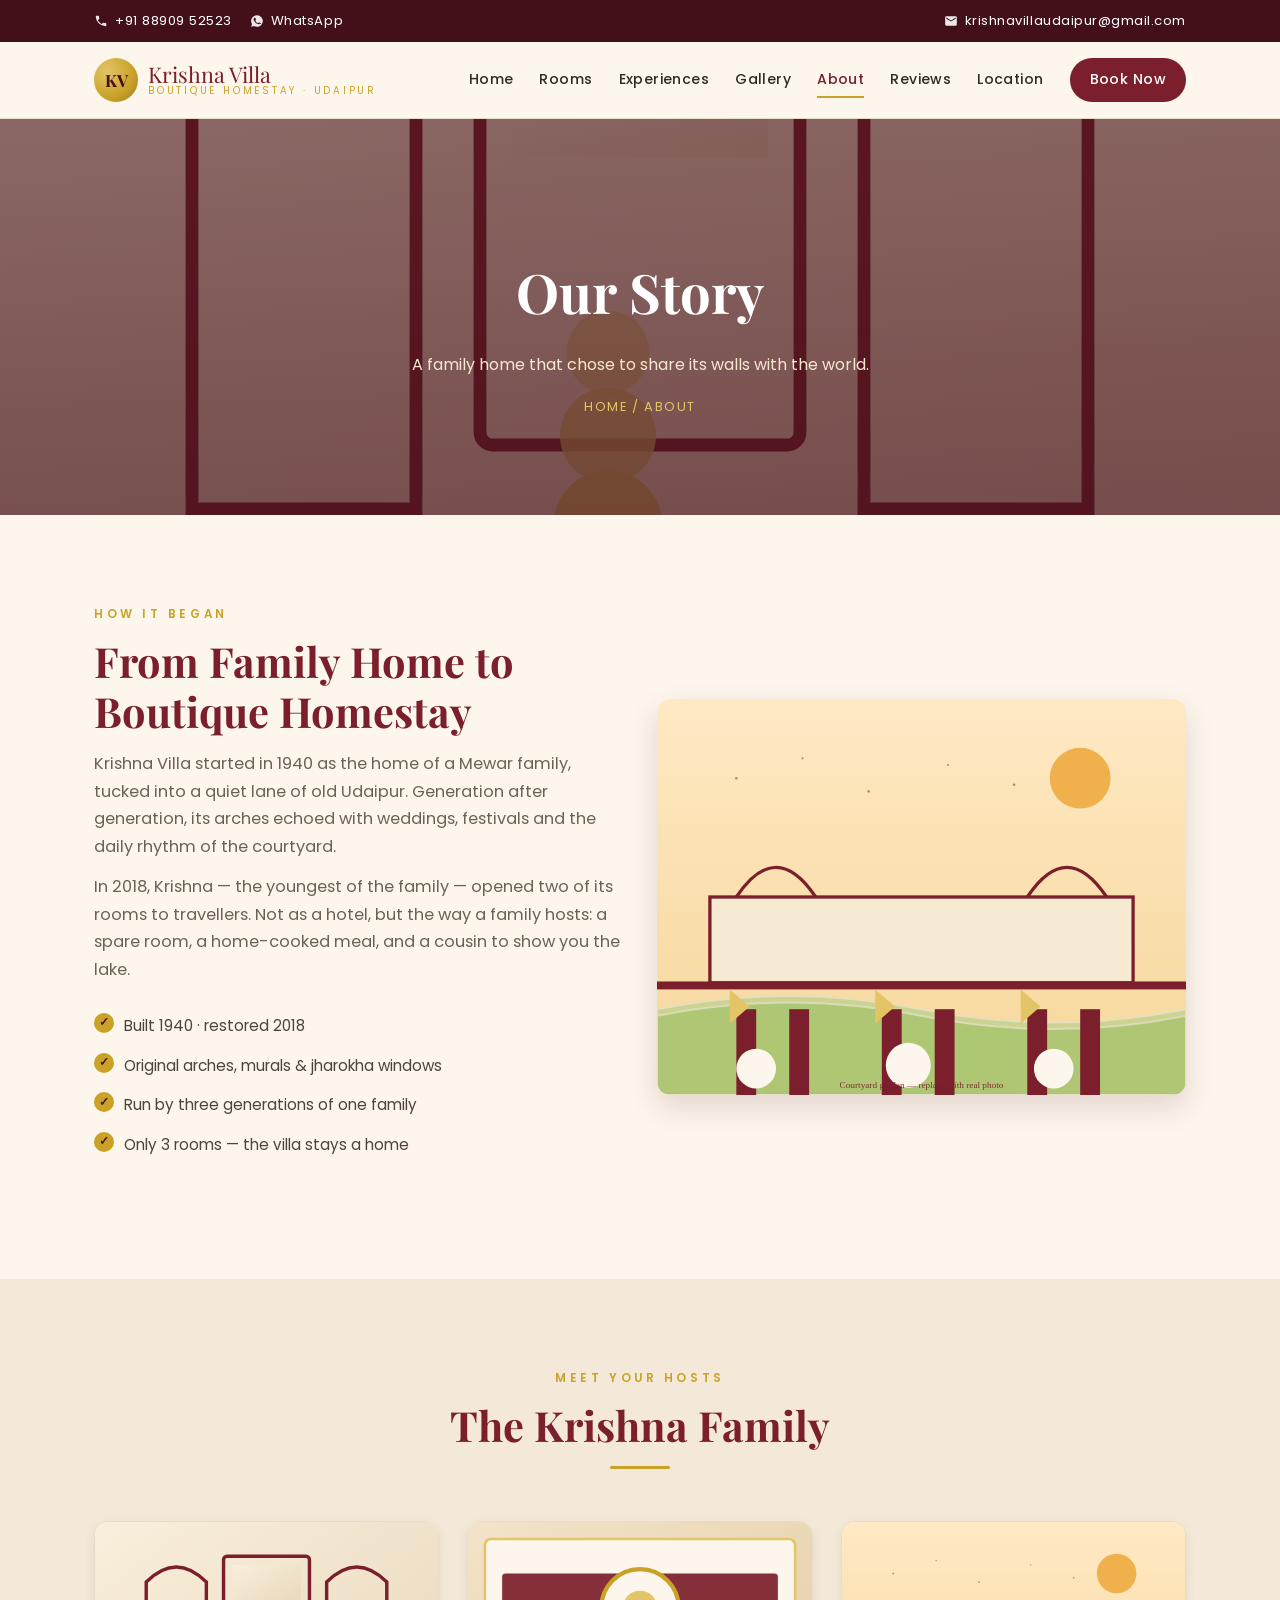
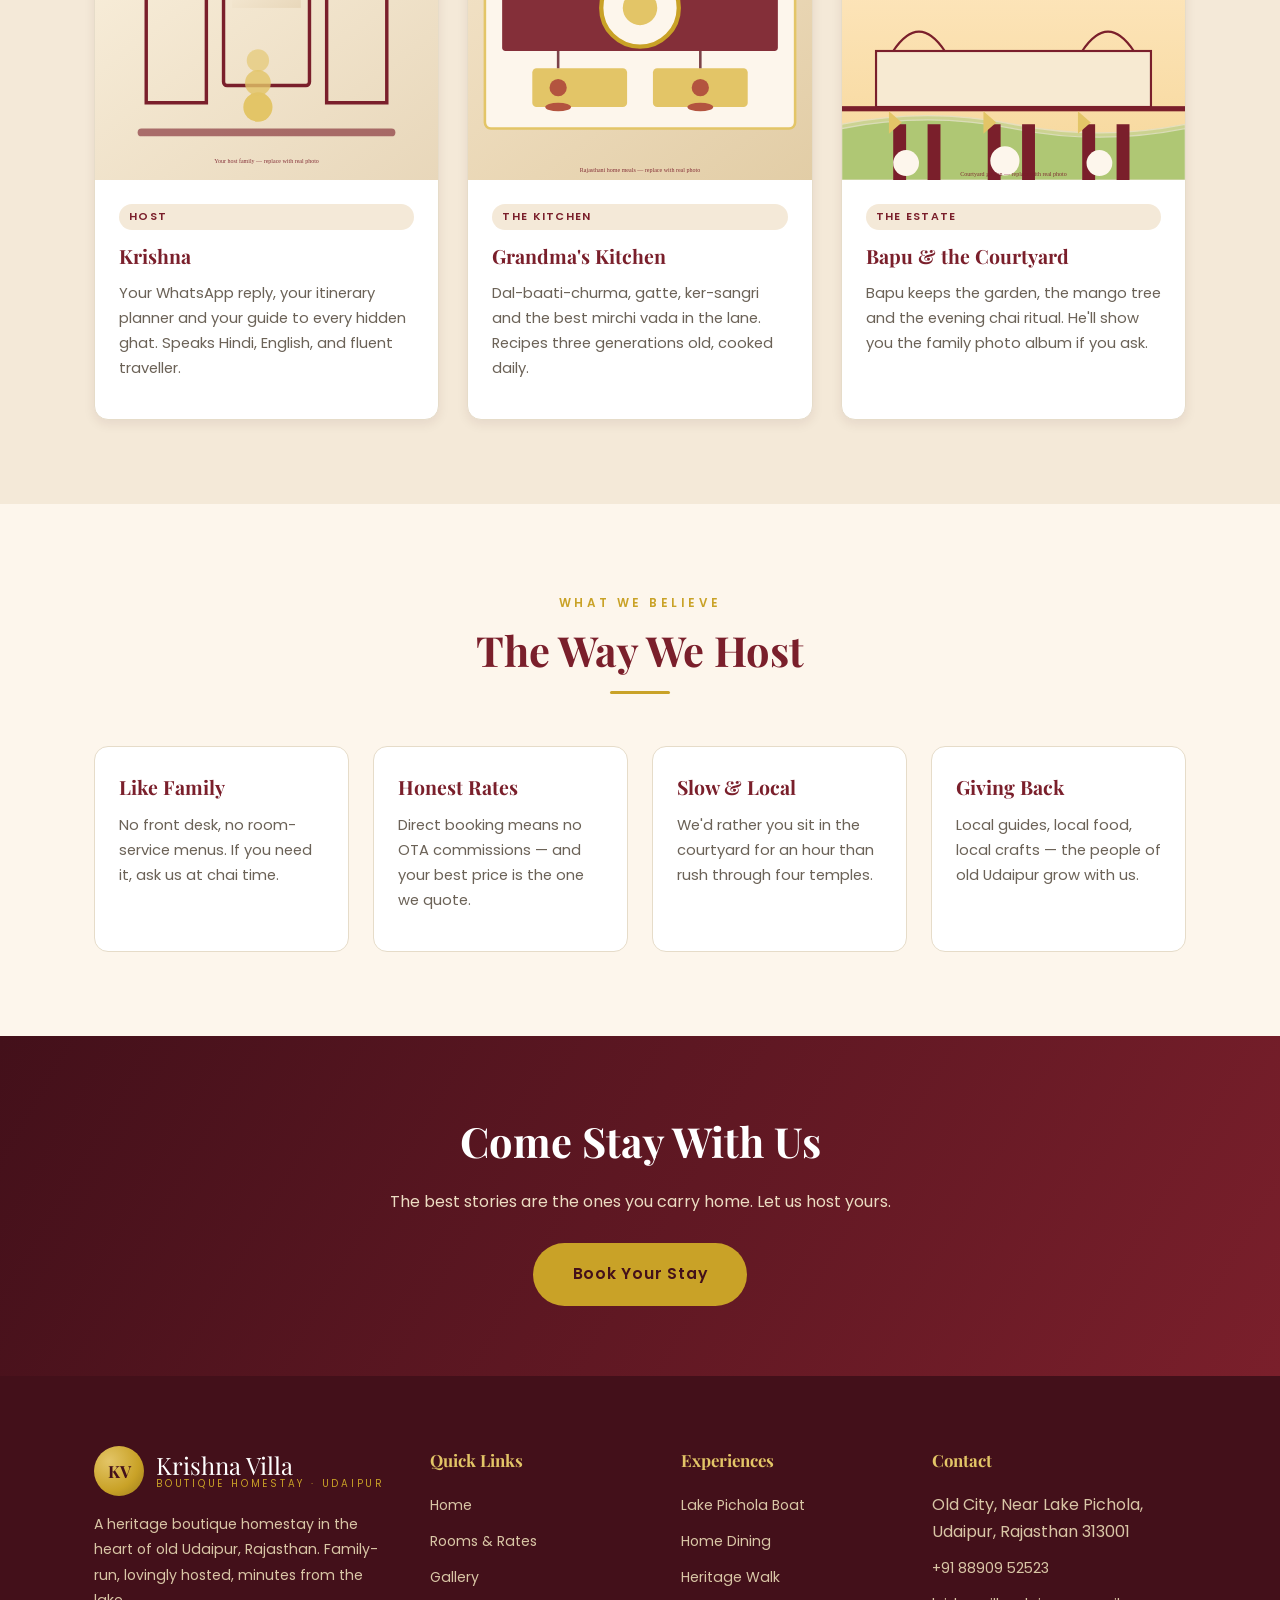
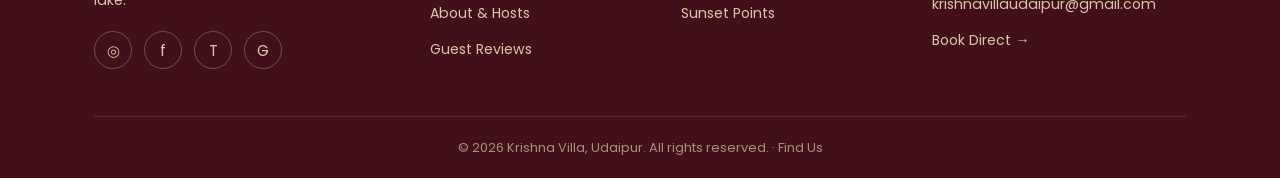
==== commit 6cf520c4: "updated  contact details" ====
--- a/about.html
+++ b/about.html
@@ -16,11 +16,11 @@
 <header class="topbar">
   <div class="wrap">
     <div class="tb-item">
-      <a href="tel:+919876543210"><svg class="ico" viewBox="0 0 24 24" fill="currentColor"><path d="M6.6 10.8a15 15 0 0 0 6.6 6.6l2.2-2.2a1 1 0 0 1 1-.25 11.4 11.4 0 0 0 3.6.58 1 1 0 0 1 1 1V20a1 1 0 0 1-1 1A17 17 0 0 1 3 4a1 1 0 0 1 1-1h3.5a1 1 0 0 1 1 1 11.4 11.4 0 0 0 .58 3.6 1 1 0 0 1-.25 1z"/></svg> +91 98765 43210</a>
-      <a class="wa" href="https://wa.me/919876543210" target="_blank" rel="noopener"><svg class="ico" viewBox="0 0 24 24" fill="currentColor"><path d="M12 2a10 10 0 0 0-8.6 15.1L2 22l5-1.3A10 10 0 1 0 12 2zm5.1 14.1c-.2.6-1.3 1.2-1.8 1.3-.5 0-1 .2-3.3-.7a11 11 0 0 1-4.6-4.1c-.3-.5-1.2-1.7-1.2-3.2s.8-2.3 1-2.6c.3-.3.6-.4.8-.4h.6c.2 0 .4-.1.7.5.2.6.8 2 .9 2.1.1.2.1.3 0 .5l-.4.6-.5.6c-.2.2-.4.4-.2.7.3.5 1.1 1.9 2.4 3 1.3 1 1.6 1.2 1.9 1.3.2.1.5.1.7-.1l1-1.1c.2-.3.5-.2.8-.1.3.1 2 1 2.3 1.2.4.1.6.2.7.3.1.1.1.6-.2 1.2z"/></svg> WhatsApp</a>
+      <a href="tel:+918890952523"><svg class="ico" viewBox="0 0 24 24" fill="currentColor"><path d="M6.6 10.8a15 15 0 0 0 6.6 6.6l2.2-2.2a1 1 0 0 1 1-.25 11.4 11.4 0 0 0 3.6.58 1 1 0 0 1 1 1V20a1 1 0 0 1-1 1A17 17 0 0 1 3 4a1 1 0 0 1 1-1h3.5a1 1 0 0 1 1 1 11.4 11.4 0 0 0 .58 3.6 1 1 0 0 1-.25 1z"/></svg> +91 88909 52523</a>
+      <a class="wa" href="https://wa.me/918890952523" target="_blank" rel="noopener"><svg class="ico" viewBox="0 0 24 24" fill="currentColor"><path d="M12 2a10 10 0 0 0-8.6 15.1L2 22l5-1.3A10 10 0 1 0 12 2zm5.1 14.1c-.2.6-1.3 1.2-1.8 1.3-.5 0-1 .2-3.3-.7a11 11 0 0 1-4.6-4.1c-.3-.5-1.2-1.7-1.2-3.2s.8-2.3 1-2.6c.3-.3.6-.4.8-.4h.6c.2 0 .4-.1.7.5.2.6.8 2 .9 2.1.1.2.1.3 0 .5l-.4.6-.5.6c-.2.2-.4.4-.2.7.3.5 1.1 1.9 2.4 3 1.3 1 1.6 1.2 1.9 1.3.2.1.5.1.7-.1l1-1.1c.2-.3.5-.2.8-.1.3.1 2 1 2.3 1.2.4.1.6.2.7.3.1.1.1.6-.2 1.2z"/></svg> WhatsApp</a>
     </div>
     <div class="tb-item">
-      <a href="mailto:stay@krishnavillaudaipur.com"><svg class="ico" viewBox="0 0 24 24" fill="currentColor"><path d="M20 4H4a2 2 0 0 0-2 2v12a2 2 0 0 0 2 2h16a2 2 0 0 0 2-2V6a2 2 0 0 0-2-2zm0 4-8 5-8-5V6l8 5 8-5z"/></svg> stay@krishnavillaudaipur.com</a>
+      <a href="mailto:krishnavillaudaipur@gmail.com"><svg class="ico" viewBox="0 0 24 24" fill="currentColor"><path d="M20 4H4a2 2 0 0 0-2 2v12a2 2 0 0 0 2 2h16a2 2 0 0 0 2-2V6a2 2 0 0 0-2-2zm0 4-8 5-8-5V6l8 5 8-5z"/></svg> krishnavillaudaipur@gmail.com</a>
     </div>
   </div>
 </header>
@@ -202,8 +202,8 @@
         <h4>Contact</h4>
         <ul>
           <li>Old City, Near Lake Pichola,<br>Udaipur, Rajasthan 313001</li>
-          <li><a href="tel:+919876543210">+91 98765 43210</a></li>
-          <li><a href="mailto:stay@krishnavillaudaipur.com">stay@krishnavillaudaipur.com</a></li>
+          <li><a href="tel:+918890952523">+91 88909 52523</a></li>
+          <li><a href="mailto:krishnavillaudaipur@gmail.com">krishnavillaudaipur@gmail.com</a></li>
           <li><a href="contact.html">Book Direct →</a></li>
         </ul>
       </div>
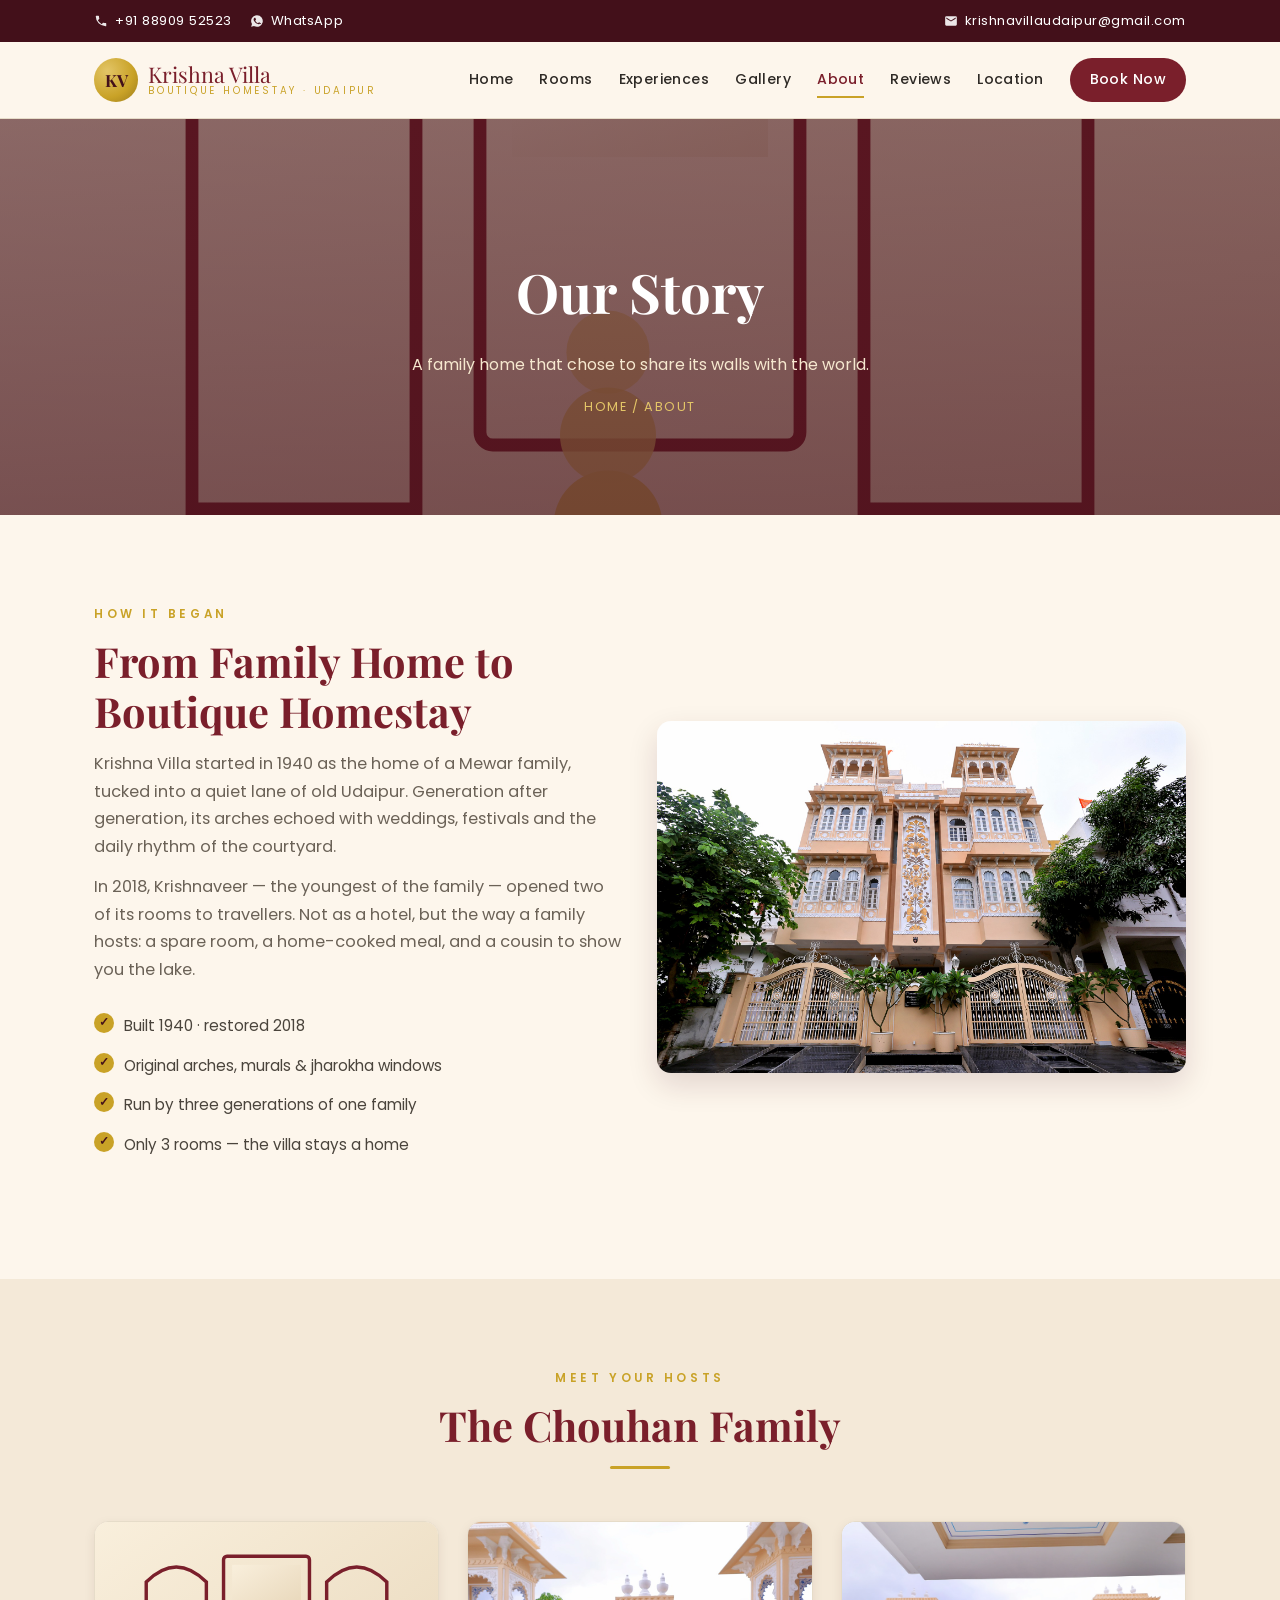
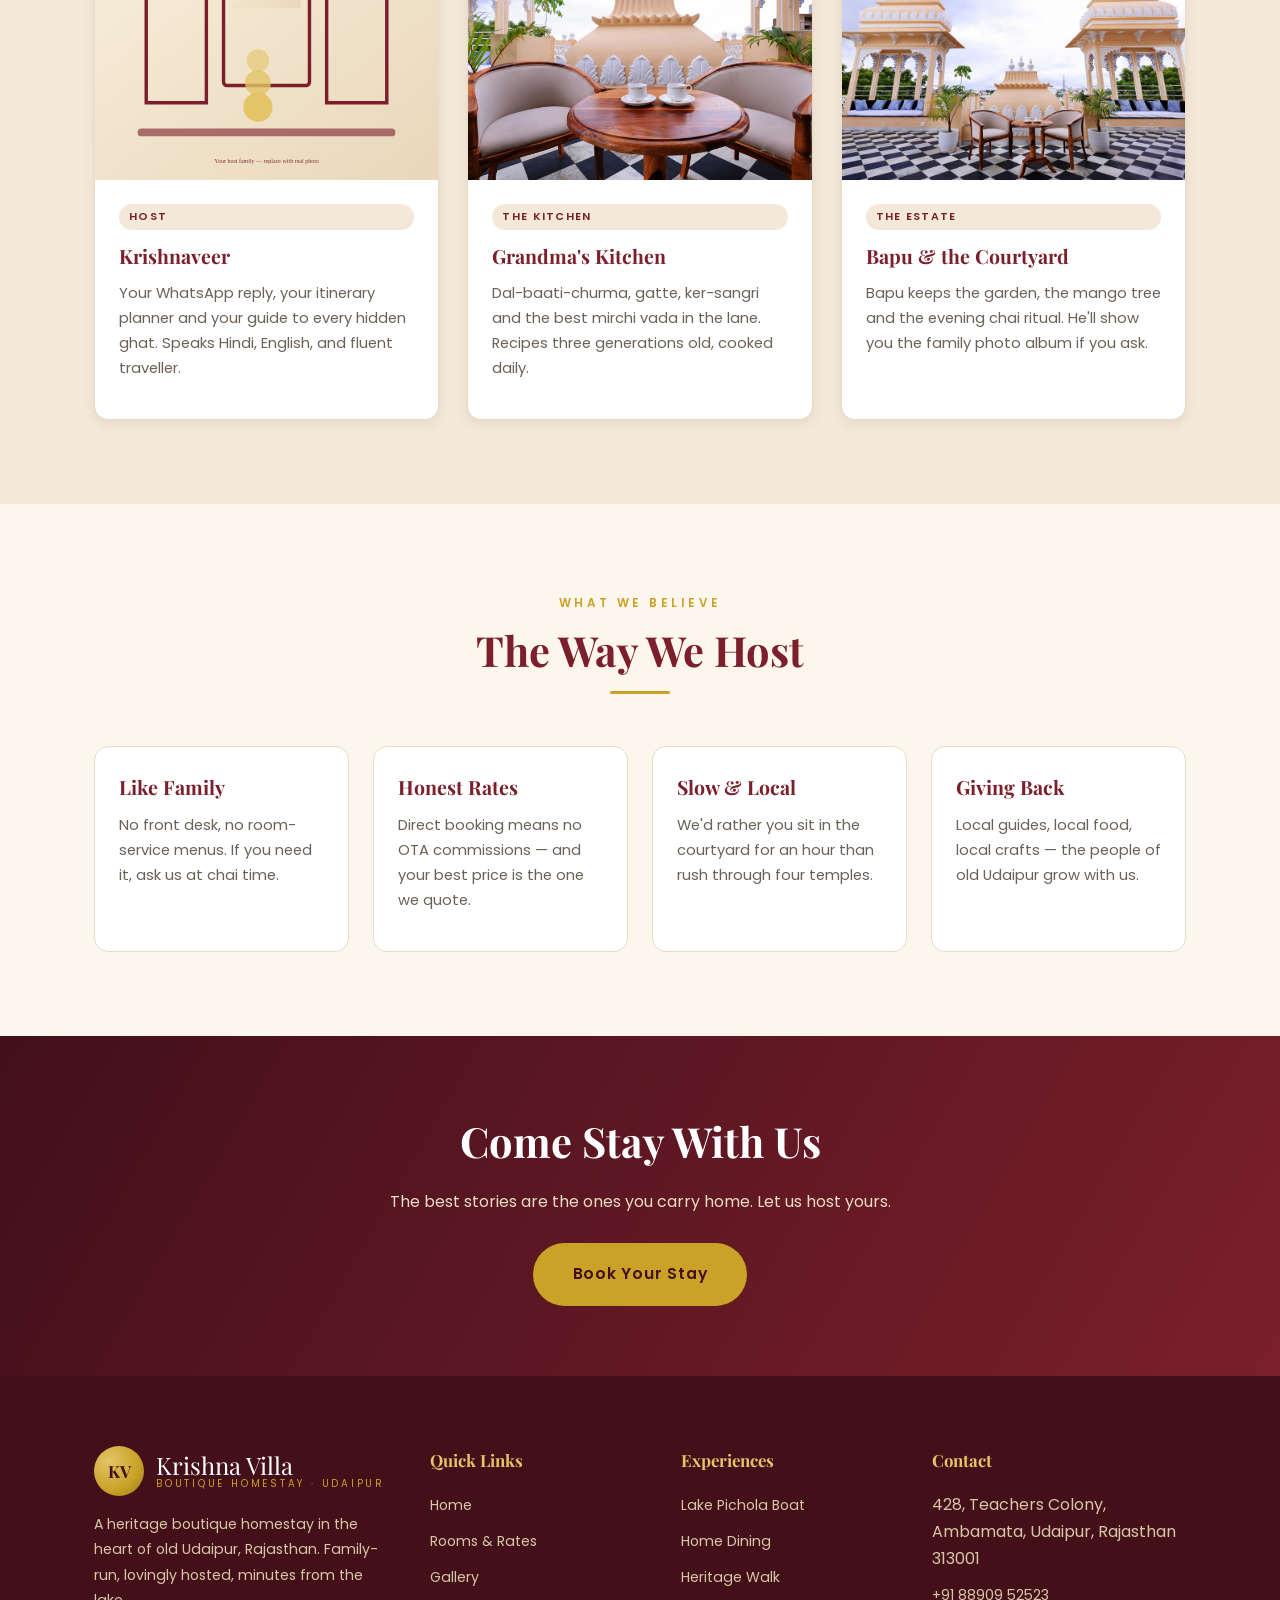
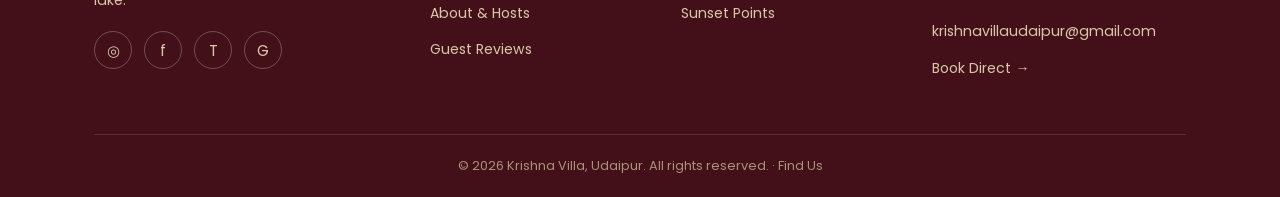
==== commit fcfeca0c: "updated the images" ====
--- a/about.html
+++ b/about.html
@@ -64,7 +64,7 @@
         <span class="kicker">How It Began</span>
         <h2 class="section-title">From Family Home to Boutique Homestay</h2>
         <p class="section-sub">Krishna Villa started in 1940 as the home of a Mewar family, tucked into a quiet lane of old Udaipur. Generation after generation, its arches echoed with weddings, festivals and the daily rhythm of the courtyard.</p>
-        <p class="section-sub" style="margin-top:12px">In 2018, Krishna — the youngest of the family — opened two of its rooms to travellers. Not as a hotel, but the way a family hosts: a spare room, a home-cooked meal, and a cousin to show you the lake.</p>
+        <p class="section-sub" style="margin-top:12px">In 2018, Krishnaveer — the youngest of the family — opened two of its rooms to travellers. Not as a hotel, but the way a family hosts: a spare room, a home-cooked meal, and a cousin to show you the lake.</p>
         <ul class="feature-list" style="margin:22px 0 30px">
           <li>Built 1940 · restored 2018</li>
           <li>Original arches, murals &amp; jharokha windows</li>
@@ -73,7 +73,7 @@
         </ul>
       </div>
       <div class="reveal">
-        <img src="img/ph-courtyard.svg" alt="Courtyard of Krishna Villa" style="border-radius:14px;box-shadow:var(--shadow)">
+        <img src="photos/villa-exterior.jpg" alt="Krishna Villa building facade" style="border-radius:14px;box-shadow:var(--shadow)">
       </div>
     </div>
   </div>
@@ -84,7 +84,7 @@
   <div class="wrap">
     <div class="section-head reveal">
       <span class="kicker">Meet Your Hosts</span>
-      <h2 class="section-title">The Krishna Family</h2>
+      <h2 class="section-title">The Chouhan Family</h2>
       <div class="rule"></div>
     </div>
     <div class="grid-3">
@@ -92,12 +92,12 @@
         <div class="ph" style="background-image:url('img/ph-host.svg');background-size:cover;background-position:center;background-color:#f4e9d8"></div>
         <div class="card-body">
           <span class="tag">Host</span>
-          <h3>Krishna</h3>
+          <h3>Krishnaveer</h3>
           <p>Your WhatsApp reply, your itinerary planner and your guide to every hidden ghat. Speaks Hindi, English, and fluent traveller.</p>
         </div>
       </div>
       <div class="card reveal">
-        <div class="ph" style="background-image:url('img/ph-food.svg');background-size:cover;background-position:center;background-color:#f4e9d8"></div>
+        <div class="ph" style="background-image:url('photos/villa-terrace-coffee.jpg');background-size:cover;background-position:center;background-color:#f4e9d8"></div>
         <div class="card-body">
           <span class="tag">The Kitchen</span>
           <h3>Grandma's Kitchen</h3>
@@ -105,7 +105,7 @@
         </div>
       </div>
       <div class="card reveal">
-        <div class="ph" style="background-image:url('img/ph-courtyard.svg');background-size:cover;background-position:center;background-color:#f4e9d8"></div>
+        <div class="ph" style="background-image:url('photos/villa-terrace-wide.jpg');background-size:cover;background-position:center;background-color:#f4e9d8"></div>
         <div class="card-body">
           <span class="tag">The Estate</span>
           <h3>Bapu &amp; the Courtyard</h3>
@@ -201,7 +201,7 @@
       <div>
         <h4>Contact</h4>
         <ul>
-          <li>Old City, Near Lake Pichola,<br>Udaipur, Rajasthan 313001</li>
+          <li>428, Teachers Colony,<br>Ambamata, Udaipur, Rajasthan 313001</li>
           <li><a href="tel:+918890952523">+91 88909 52523</a></li>
           <li><a href="mailto:krishnavillaudaipur@gmail.com">krishnavillaudaipur@gmail.com</a></li>
           <li><a href="contact.html">Book Direct →</a></li>
--- a/css/style.css
+++ b/css/style.css
@@ -279,7 +279,7 @@
   display: flex; flex-direction: column;
 }
 .card:hover { transform: translateY(-6px); box-shadow: var(--shadow); }
-.card .ph { aspect-ratio: 4/3; width: 100%; }
+.card .ph { aspect-ratio: 4/3; width: 100%; object-fit: cover; }
 .card-body { padding: 24px; flex: 1; display: flex; flex-direction: column; }
 .card-body h3 { font-family: var(--serif); font-size: 1.22rem; color: var(--wine); margin-bottom: 8px; }
 .card-body p { font-size: 0.92rem; color: var(--muted); margin-bottom: 14px; }
@@ -341,7 +341,7 @@
    ========================================================================== */
 .gallery-grid { display: grid; grid-template-columns: repeat(3, 1fr); gap: 16px; }
 .gallery-grid .g-item { position: relative; border-radius: 12px; overflow: hidden; cursor: pointer; box-shadow: var(--shadow-sm); }
-.gallery-grid .g-item img, .gallery-grid .g-item .ph { aspect-ratio: 1/1; width: 100%; transition: transform 0.4s ease; }
+.gallery-grid .g-item img, .gallery-grid .g-item .ph { aspect-ratio: 1/1; width: 100%; object-fit: cover; transition: transform 0.4s ease; }
 .gallery-grid .g-item:hover img, .gallery-grid .g-item:hover .ph { transform: scale(1.06); }
 .gallery-grid .g-item .g-cap {
   position: absolute; left: 0; right: 0; bottom: 0; padding: 30px 16px 12px;
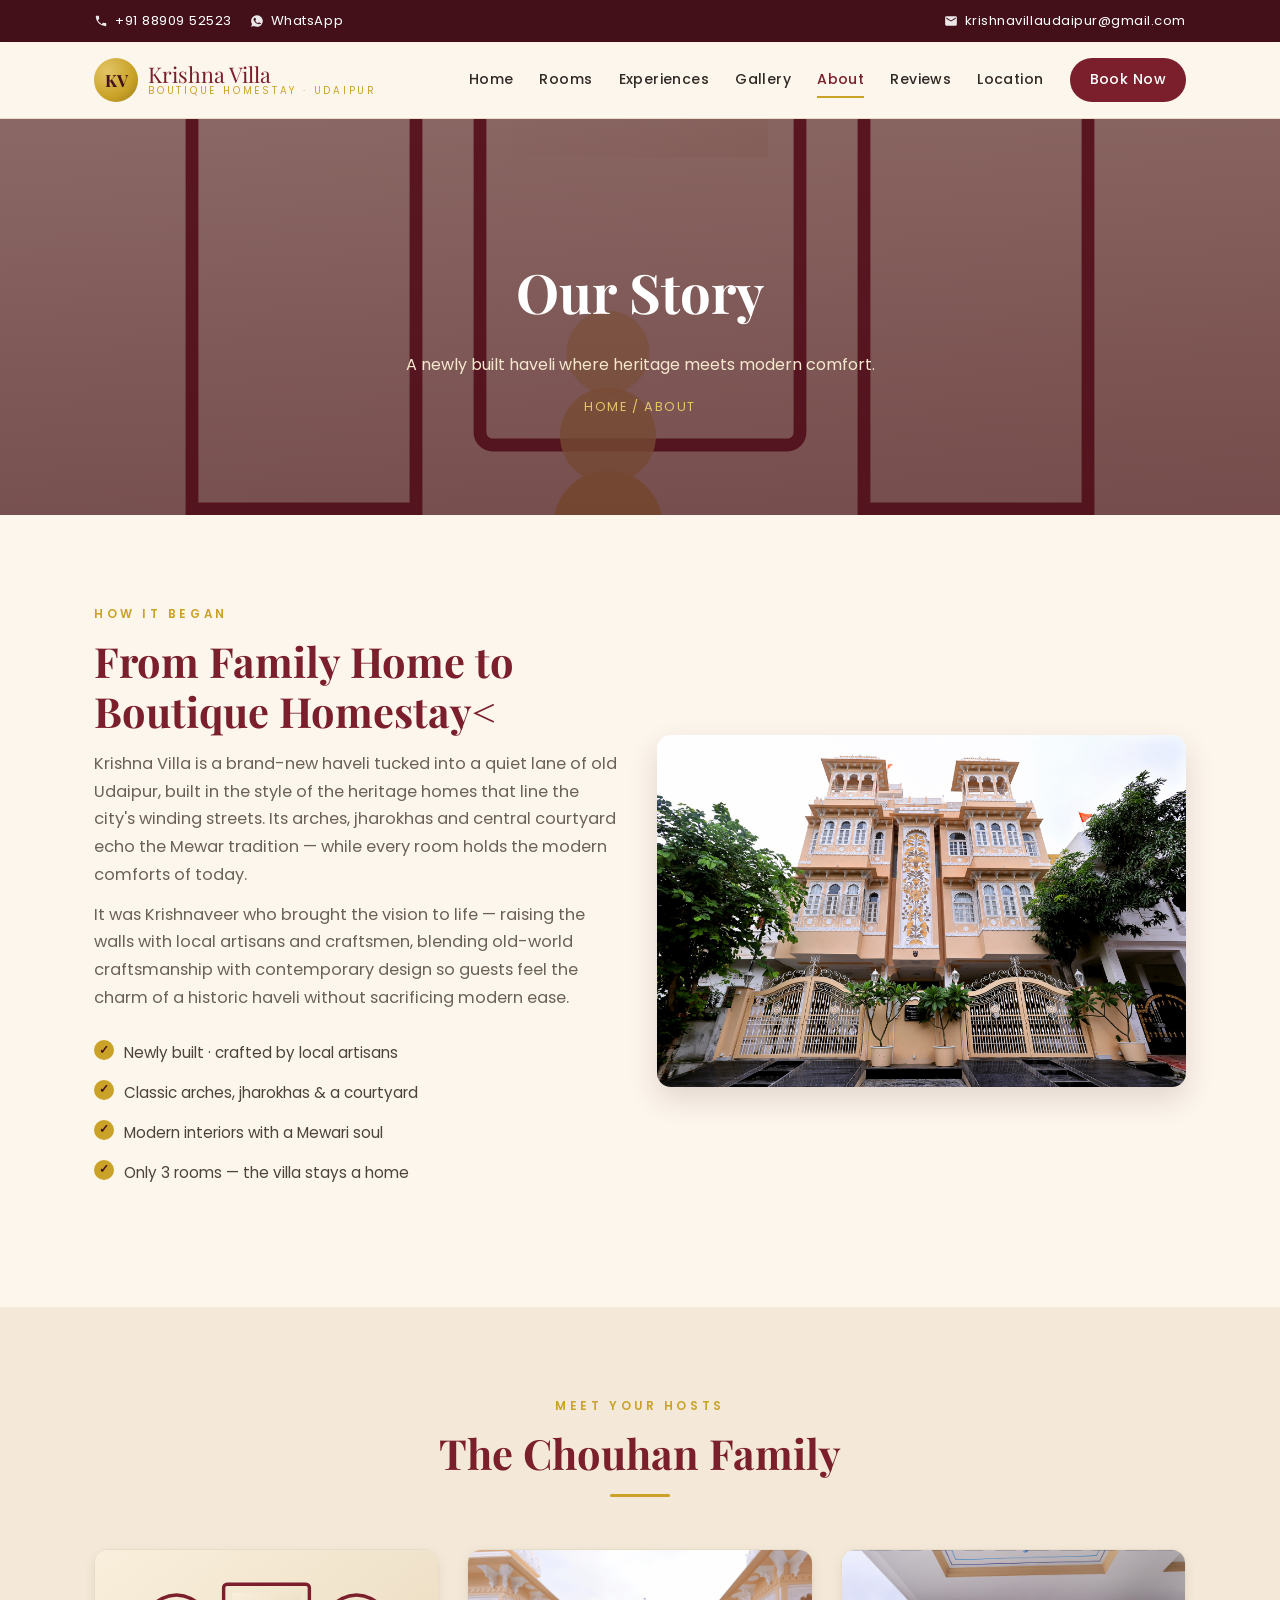
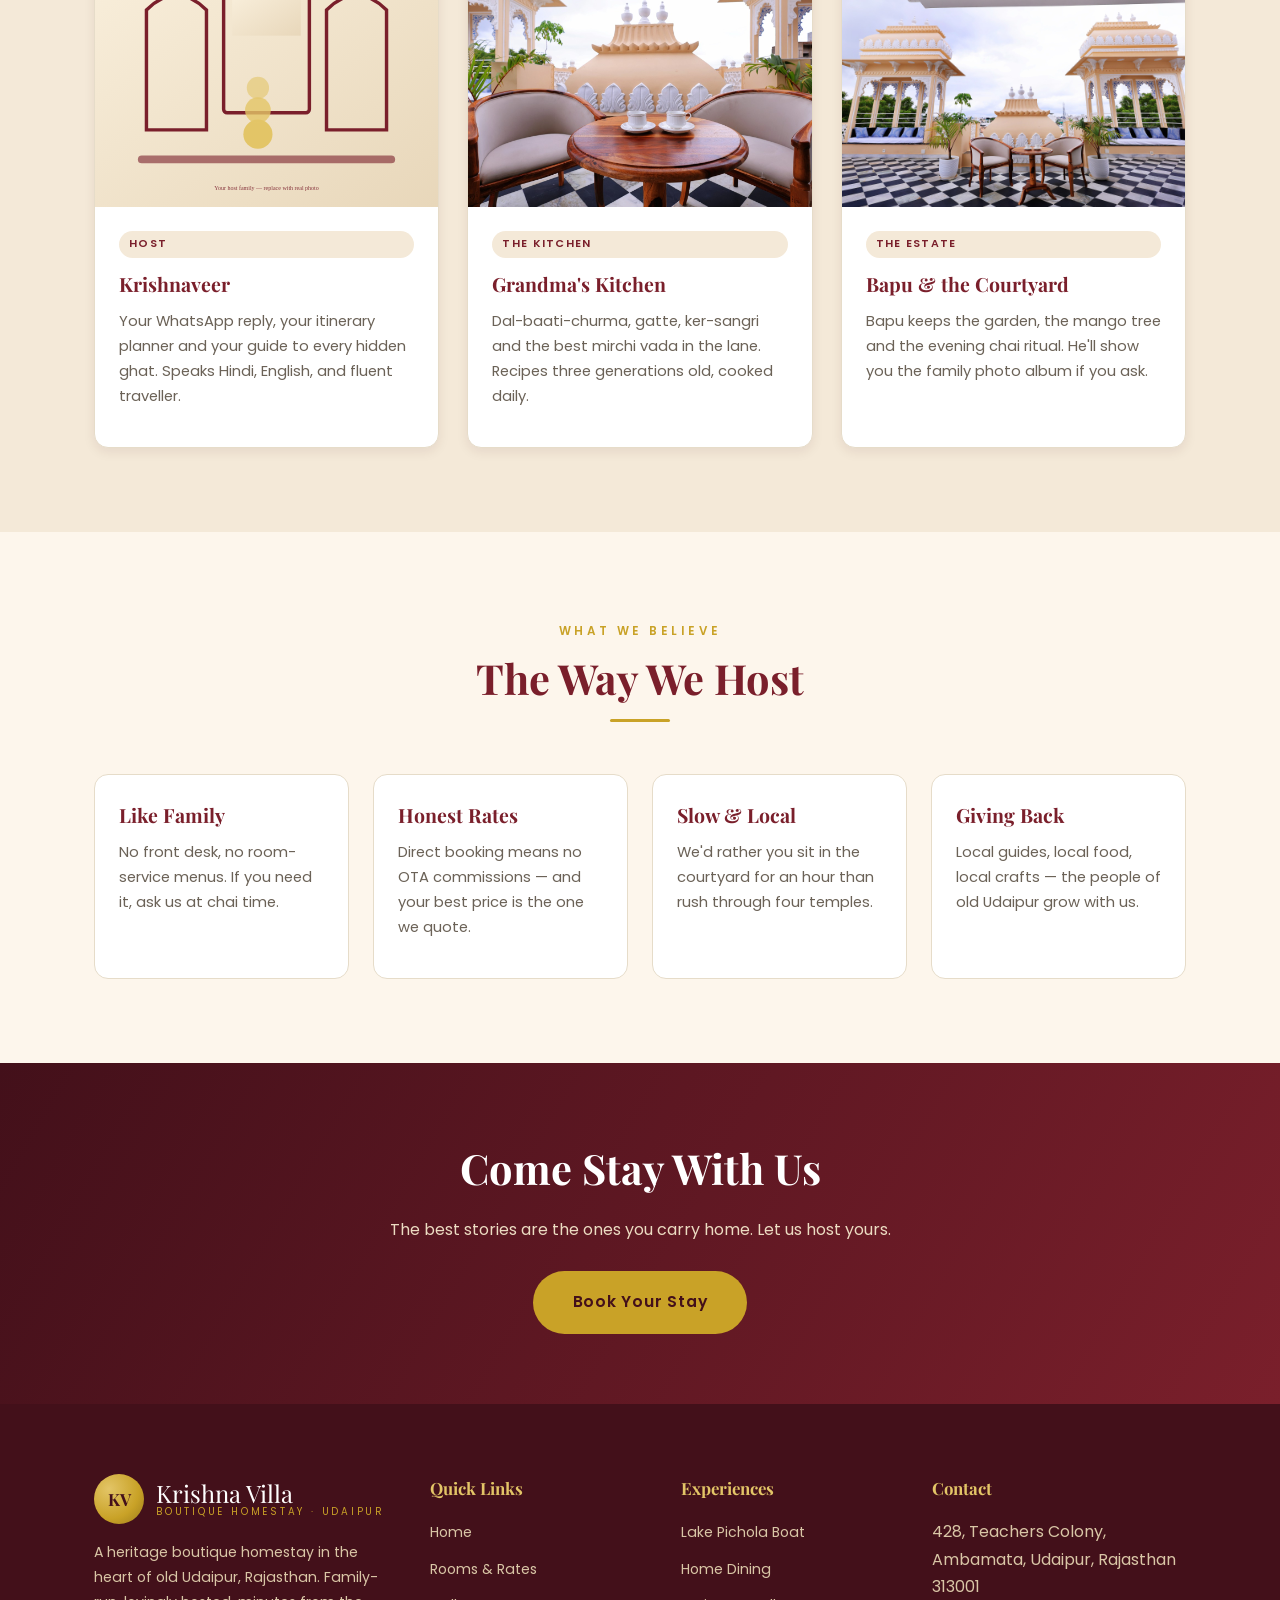
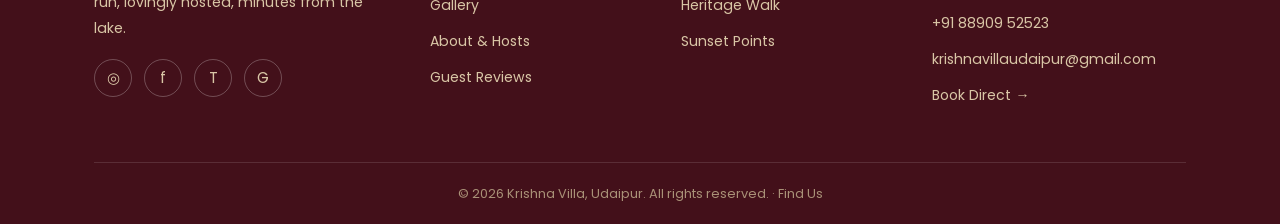
==== commit 3823831a: "updated changes" ====
--- a/about.html
+++ b/about.html
@@ -51,7 +51,7 @@
   <div class="hero-bg" style="background-image:url('img/ph-host.svg')"></div>
   <div class="hero-inner">
     <h1>Our Story</h1>
-    <p>A family home that chose to share its walls with the world.</p>
+    <p>A newly built haveli where heritage meets modern comfort.</p>
     <div class="breadcrumb"><a href="index.html">Home</a> / About</div>
   </div>
 </section>
@@ -62,13 +62,13 @@
     <div class="grid-2">
       <div class="reveal">
         <span class="kicker">How It Began</span>
-        <h2 class="section-title">From Family Home to Boutique Homestay</h2>
-        <p class="section-sub">Krishna Villa started in 1940 as the home of a Mewar family, tucked into a quiet lane of old Udaipur. Generation after generation, its arches echoed with weddings, festivals and the daily rhythm of the courtyard.</p>
-        <p class="section-sub" style="margin-top:12px">In 2018, Krishnaveer — the youngest of the family — opened two of its rooms to travellers. Not as a hotel, but the way a family hosts: a spare room, a home-cooked meal, and a cousin to show you the lake.</p>
+        <h2 class="section-title">From Family Home to Boutique Homestay<</h2>
+        <p class="section-sub">Krishna Villa is a brand-new haveli tucked into a quiet lane of old Udaipur, built in the style of the heritage homes that line the city's winding streets. Its arches, jharokhas and central courtyard echo the Mewar tradition — while every room holds the modern comforts of today.</p>
+        <p class="section-sub" style="margin-top:12px">It was Krishnaveer who brought the vision to life — raising the walls with local artisans and craftsmen, blending old-world craftsmanship with contemporary design so guests feel the charm of a historic haveli without sacrificing modern ease.</p>
         <ul class="feature-list" style="margin:22px 0 30px">
-          <li>Built 1940 · restored 2018</li>
-          <li>Original arches, murals &amp; jharokha windows</li>
-          <li>Run by three generations of one family</li>
+          <li>Newly built · crafted by local artisans</li>
+          <li>Classic arches, jharokhas &amp; a courtyard</li>
+          <li>Modern interiors with a Mewari soul</li>
           <li>Only 3 rooms — the villa stays a home</li>
         </ul>
       </div>
--- a/css/style.css
+++ b/css/style.css
@@ -208,7 +208,7 @@
 .hero::after {
   content: "";
   position: absolute; inset: 0;
-  background: linear-gradient(180deg, rgba(67,16,26,0.55), rgba(67,16,26,0.62));
+  /* background: linear-gradient(180deg, rgba(67,16,26,0.55), rgba(67,16,26,0.62)); */
 }
 .hero-inner { position: relative; z-index: 2; max-width: 800px; }
 .hero-kicker {
@@ -329,7 +329,9 @@
    ========================================================================== */
 .exp-item { position: relative; border-radius: var(--radius); overflow: hidden; min-height: 420px; display: flex; align-items: flex-end; color: #fff; box-shadow: var(--shadow-sm); transition: transform 0.3s ease, box-shadow 0.3s ease; }
 .exp-item:hover { transform: translateY(-6px); box-shadow: var(--shadow); }
-.exp-item::after { content: ""; position: absolute; inset: 0; background: linear-gradient(180deg, rgba(67,16,26,0.05), rgba(67,16,26,0.85)); }
+.exp-item::after { content: ""; position: absolute; inset: 0; 
+  /* background: linear-gradient(180deg, rgba(67,16,26,0.05), rgba(67,16,26,0.85)); */
+ }
 .exp-item .exp-body { position: relative; z-index: 2; padding: 30px; width: 100%; }
 .exp-item h3 { font-family: var(--serif); font-size: 1.35rem; margin-bottom: 6px; }
 .exp-item p { font-size: 0.88rem; color: #f0e2c8; margin-bottom: 12px; }
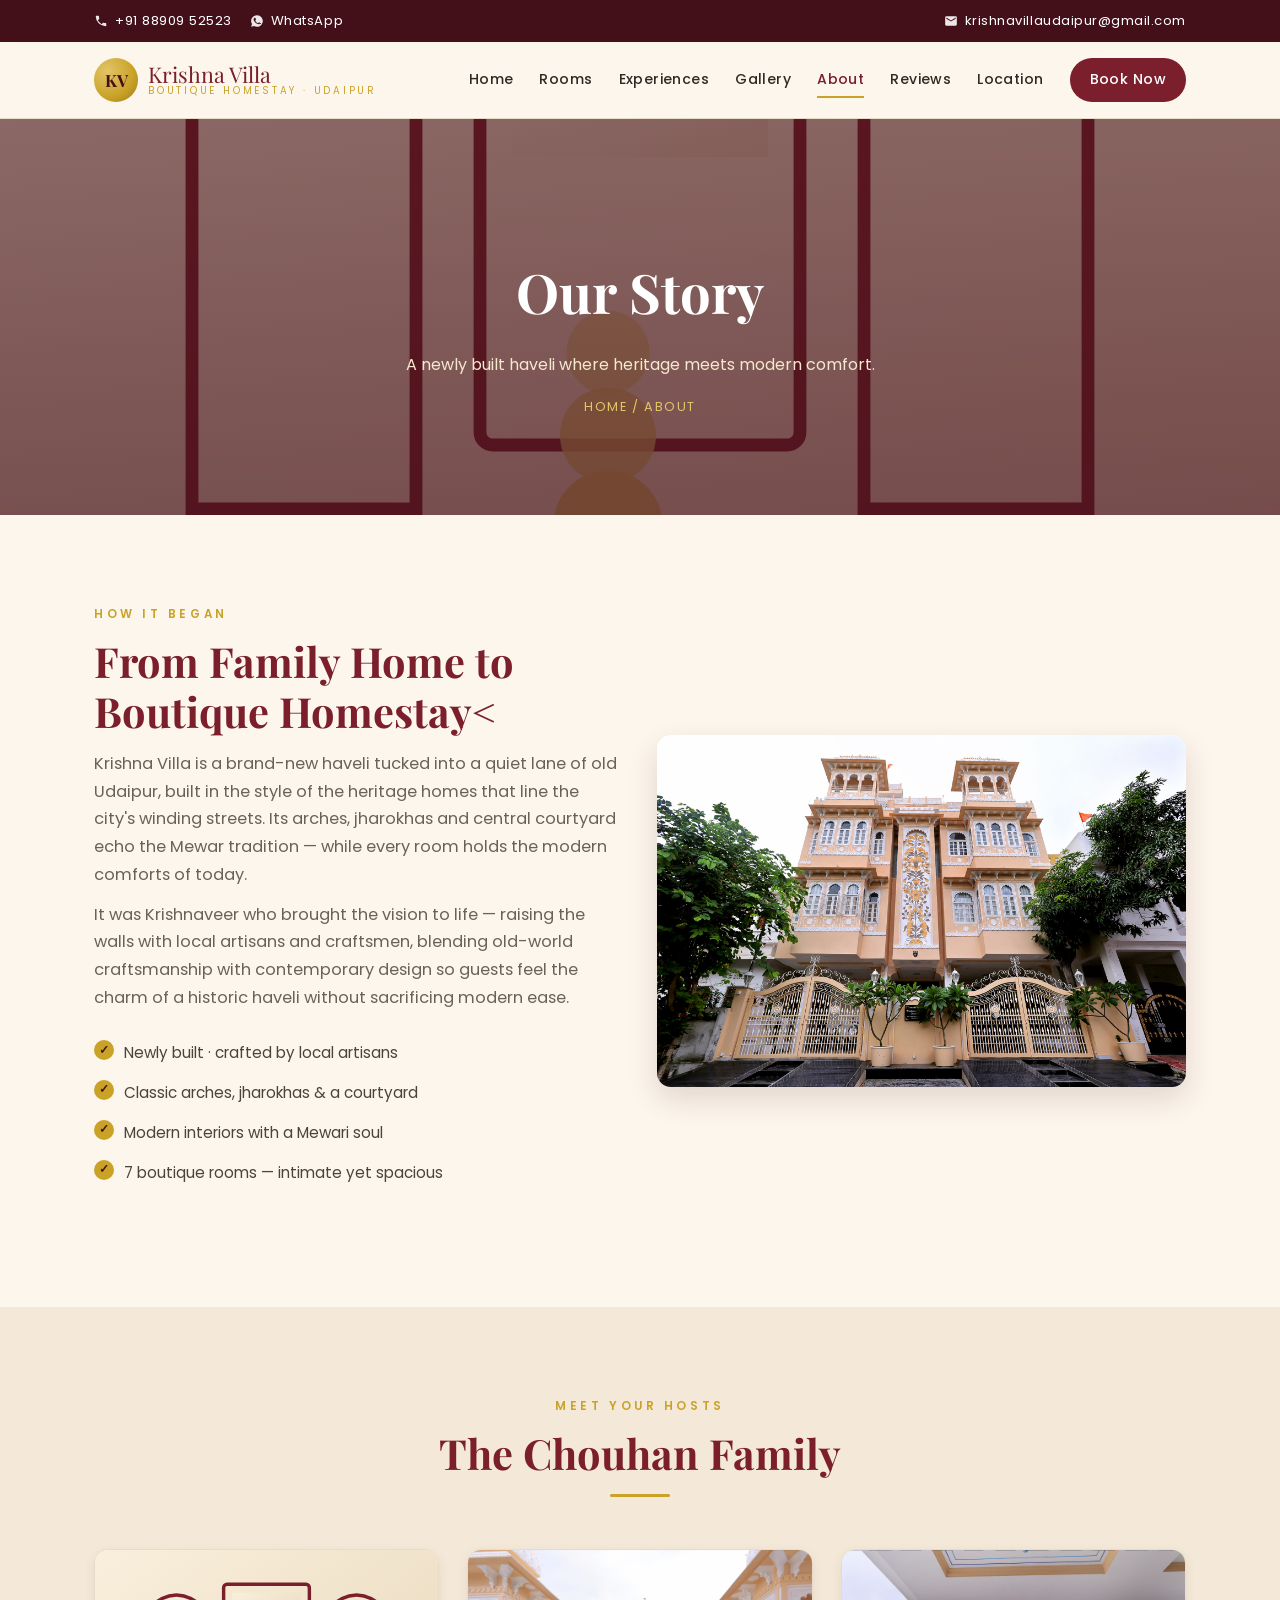
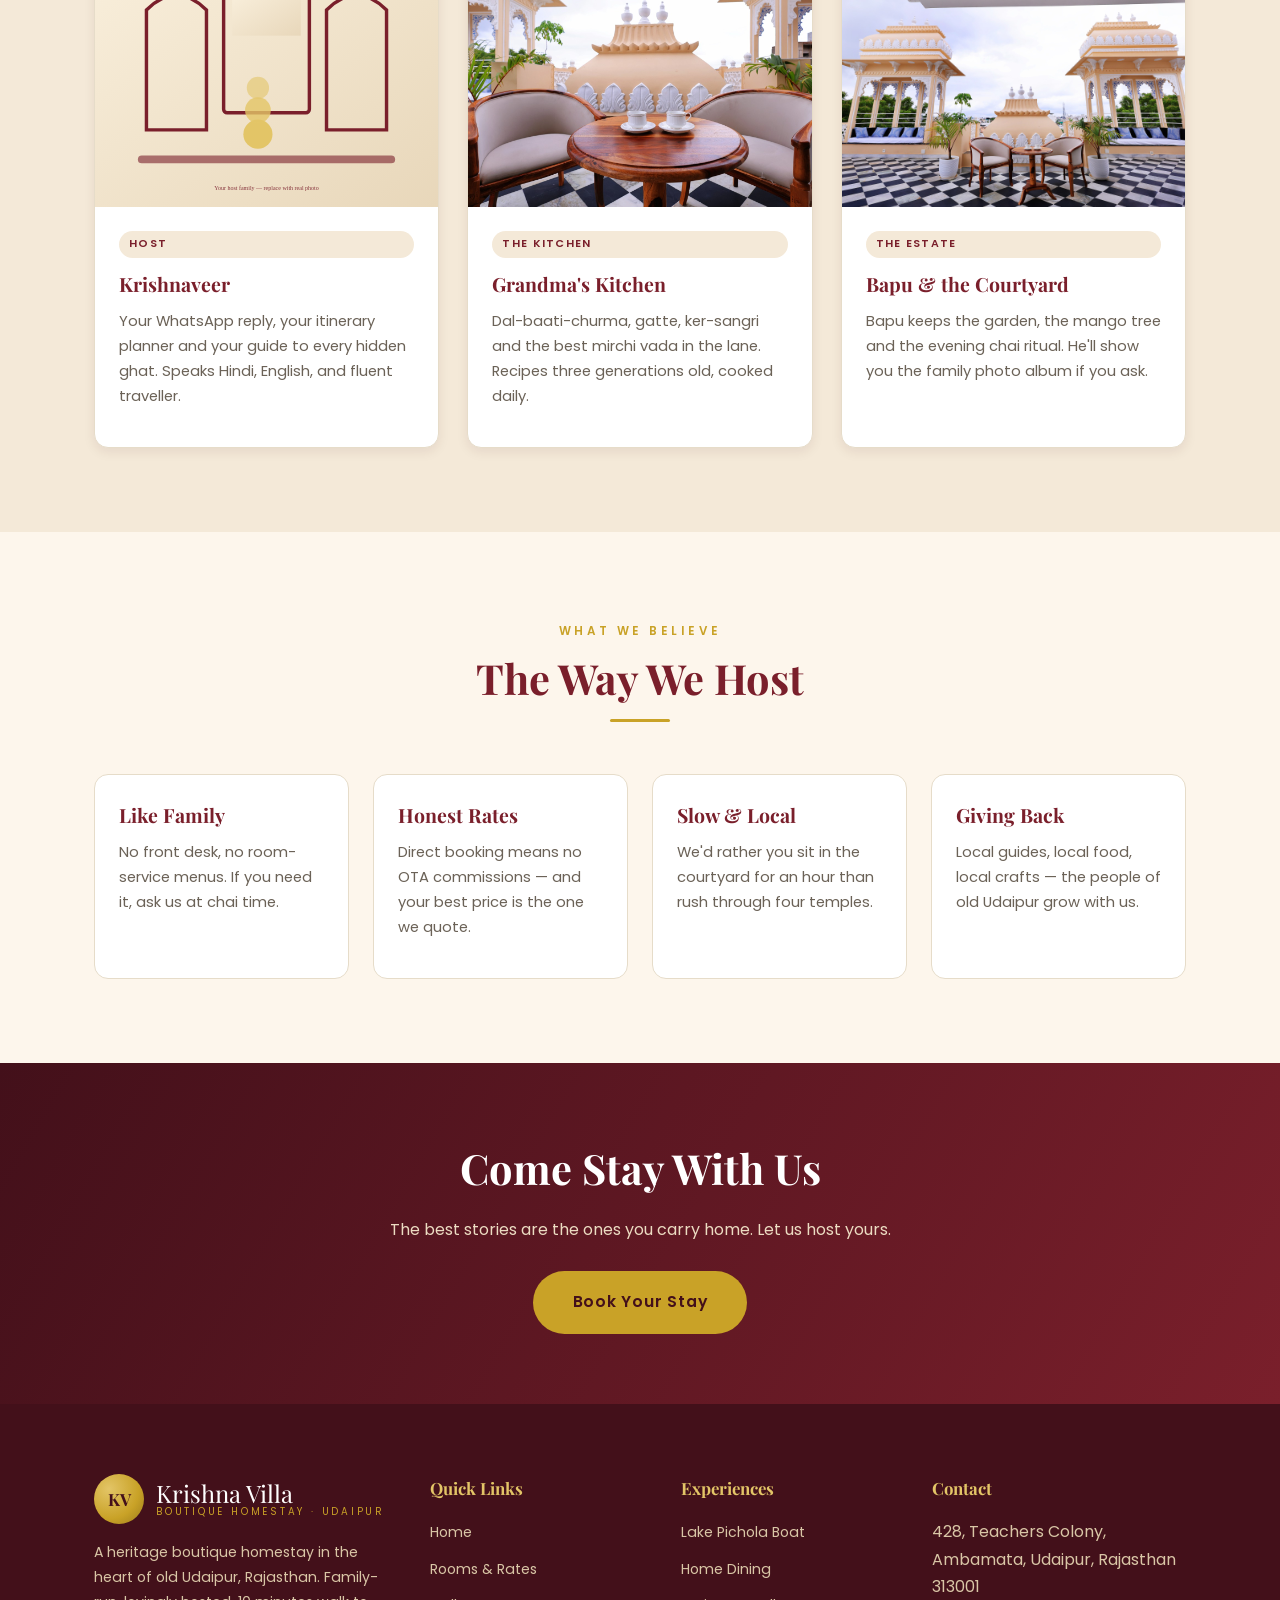
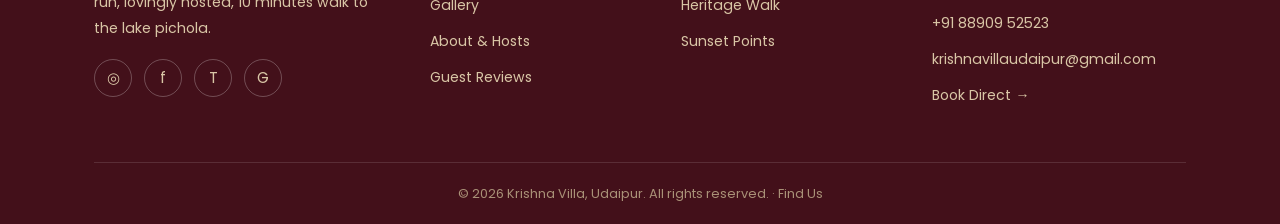
==== commit 87e036d8: "updated about section" ====
--- a/about.html
+++ b/about.html
@@ -69,7 +69,7 @@
           <li>Newly built · crafted by local artisans</li>
           <li>Classic arches, jharokhas &amp; a courtyard</li>
           <li>Modern interiors with a Mewari soul</li>
-          <li>Only 3 rooms — the villa stays a home</li>
+          <li>7 boutique rooms — intimate yet spacious</li>
         </ul>
       </div>
       <div class="reveal">
@@ -171,7 +171,7 @@
           <span class="brand-mark">KV</span>
           <span class="brand-name">Krishna Villa<small>Boutique Homestay · Udaipur</small></span>
         </div>
-        <p>A heritage boutique homestay in the heart of old Udaipur, Rajasthan. Family-run, lovingly hosted, minutes from the lake.</p>
+        <p>A heritage boutique homestay in the heart of old Udaipur, Rajasthan. Family-run, lovingly hosted, 10 minutes walk to the lake pichola.</p>
         <div class="social">
           <a href="#" aria-label="Instagram">◎</a>
           <a href="#" aria-label="Facebook">f</a>
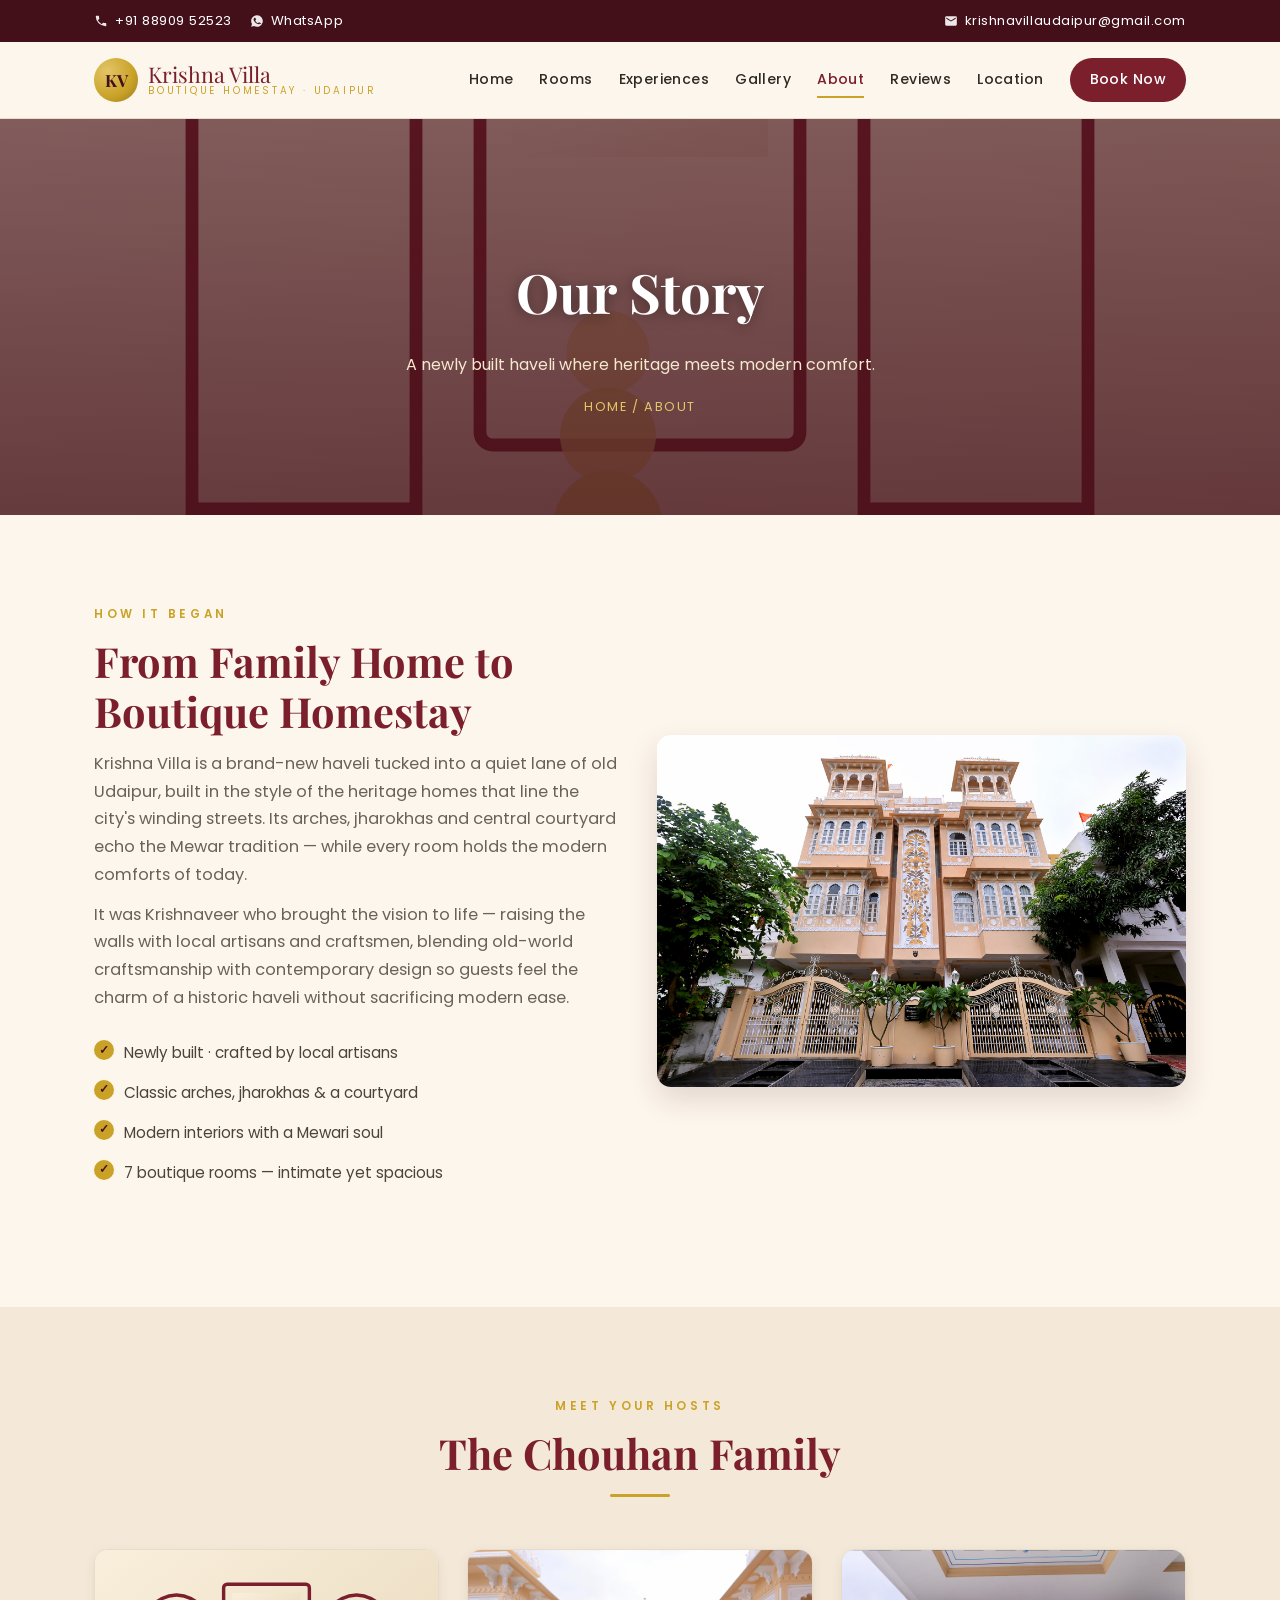
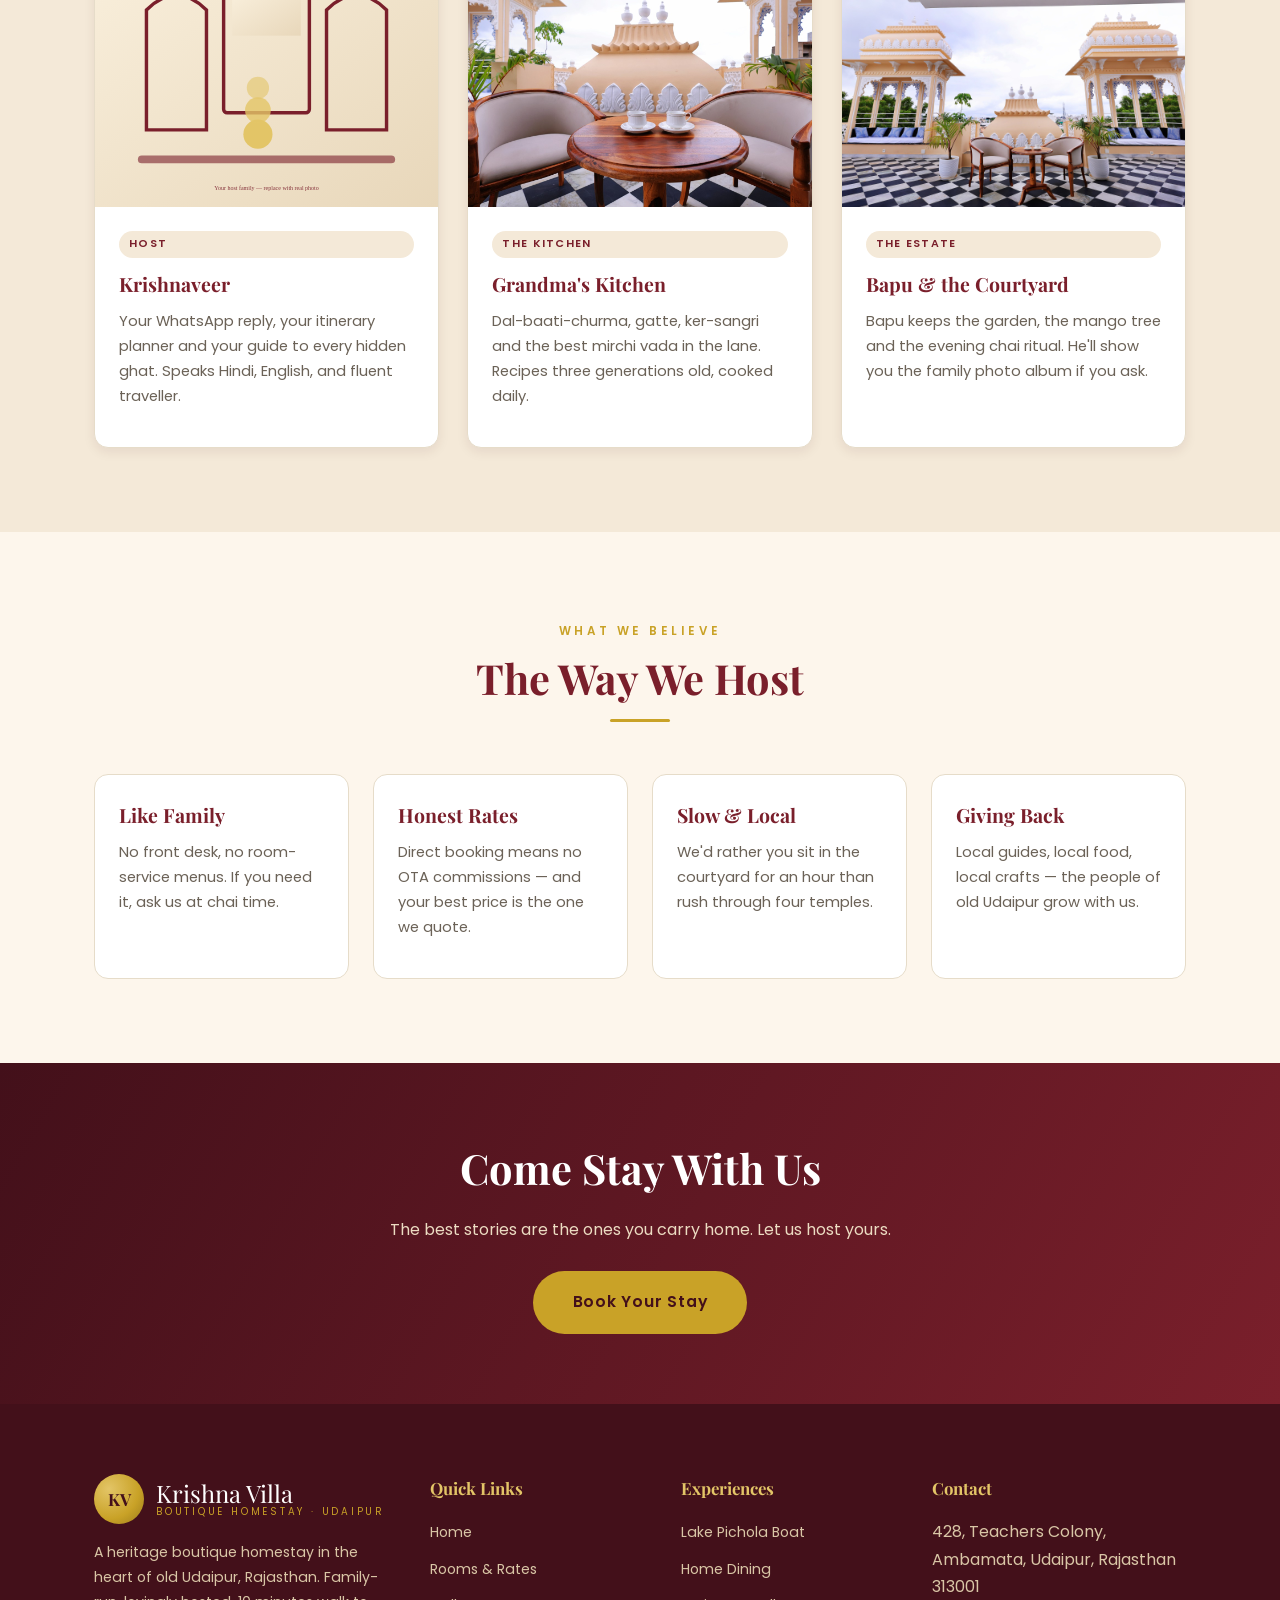
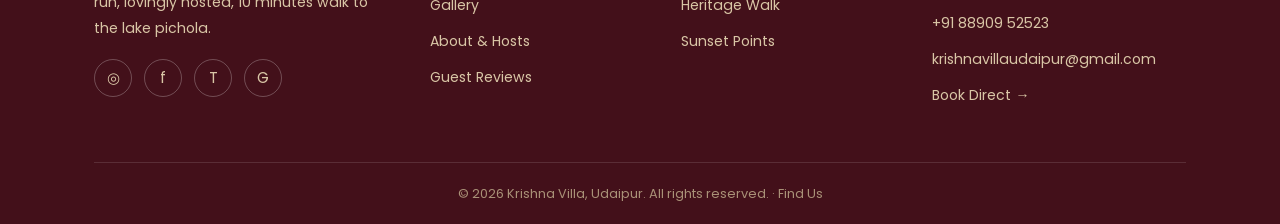
==== commit e1fc051f: "updated the sections" ====
--- a/about.html
+++ b/about.html
@@ -62,7 +62,7 @@
     <div class="grid-2">
       <div class="reveal">
         <span class="kicker">How It Began</span>
-        <h2 class="section-title">From Family Home to Boutique Homestay<</h2>
+        <h2 class="section-title">From Family Home to Boutique Homestay</h2>
         <p class="section-sub">Krishna Villa is a brand-new haveli tucked into a quiet lane of old Udaipur, built in the style of the heritage homes that line the city's winding streets. Its arches, jharokhas and central courtyard echo the Mewar tradition — while every room holds the modern comforts of today.</p>
         <p class="section-sub" style="margin-top:12px">It was Krishnaveer who brought the vision to life — raising the walls with local artisans and craftsmen, blending old-world craftsmanship with contemporary design so guests feel the charm of a historic haveli without sacrificing modern ease.</p>
         <ul class="feature-list" style="margin:22px 0 30px">
--- a/css/style.css
+++ b/css/style.css
@@ -208,7 +208,7 @@
 .hero::after {
   content: "";
   position: absolute; inset: 0;
-  /* background: linear-gradient(180deg, rgba(67,16,26,0.55), rgba(67,16,26,0.62)); */
+  background: linear-gradient(180deg, rgba(67,16,26,0.55), rgba(67,16,26,0.7));
 }
 .hero-inner { position: relative; z-index: 2; max-width: 800px; }
 .hero-kicker {
@@ -241,10 +241,10 @@
 }
 .page-hero::after {
   content: ""; position: absolute; inset: 0;
-  background: linear-gradient(180deg, rgba(67,16,26,0.6), rgba(67,16,26,0.7));
+  background: linear-gradient(180deg, rgba(67,16,26,0.65), rgba(67,16,26,0.8));
 }
 .page-hero .hero-inner { position: relative; z-index: 2; }
-.page-hero h1 { font-family: var(--serif); font-size: clamp(2.2rem, 5vw, 3.4rem); margin-bottom: 12px; }
+.page-hero h1 { font-family: var(--serif); font-size: clamp(2.2rem, 5vw, 3.4rem); margin-bottom: 12px; text-shadow: 0 2px 14px rgba(0,0,0,0.4); }
 .page-hero p { color: #f6e8cf; max-width: 600px; margin: 0 auto; }
 .breadcrumb { margin-top: 18px; font-size: 0.8rem; letter-spacing: 0.12em; text-transform: uppercase; color: var(--gold-soft); }
 .breadcrumb a:hover { color: #fff; }
@@ -330,10 +330,10 @@
 .exp-item { position: relative; border-radius: var(--radius); overflow: hidden; min-height: 420px; display: flex; align-items: flex-end; color: #fff; box-shadow: var(--shadow-sm); transition: transform 0.3s ease, box-shadow 0.3s ease; }
 .exp-item:hover { transform: translateY(-6px); box-shadow: var(--shadow); }
 .exp-item::after { content: ""; position: absolute; inset: 0; 
-  /* background: linear-gradient(180deg, rgba(67,16,26,0.05), rgba(67,16,26,0.85)); */
+  background: linear-gradient(180deg, rgba(67,16,26,0.15), rgba(67,16,26,0.88));
  }
 .exp-item .exp-body { position: relative; z-index: 2; padding: 30px; width: 100%; }
-.exp-item h3 { font-family: var(--serif); font-size: 1.35rem; margin-bottom: 6px; }
+.exp-item h3 { font-family: var(--serif); font-size: 1.35rem; margin-bottom: 6px; text-shadow: 0 2px 10px rgba(0,0,0,0.5); }
 .exp-item p { font-size: 0.88rem; color: #f0e2c8; margin-bottom: 12px; }
 .exp-item .tag { background: rgba(201,162,39,0.9); color: #fff; }
 .exp-item .duration { font-size: 0.78rem; color: var(--gold-soft); letter-spacing: 0.06em; }
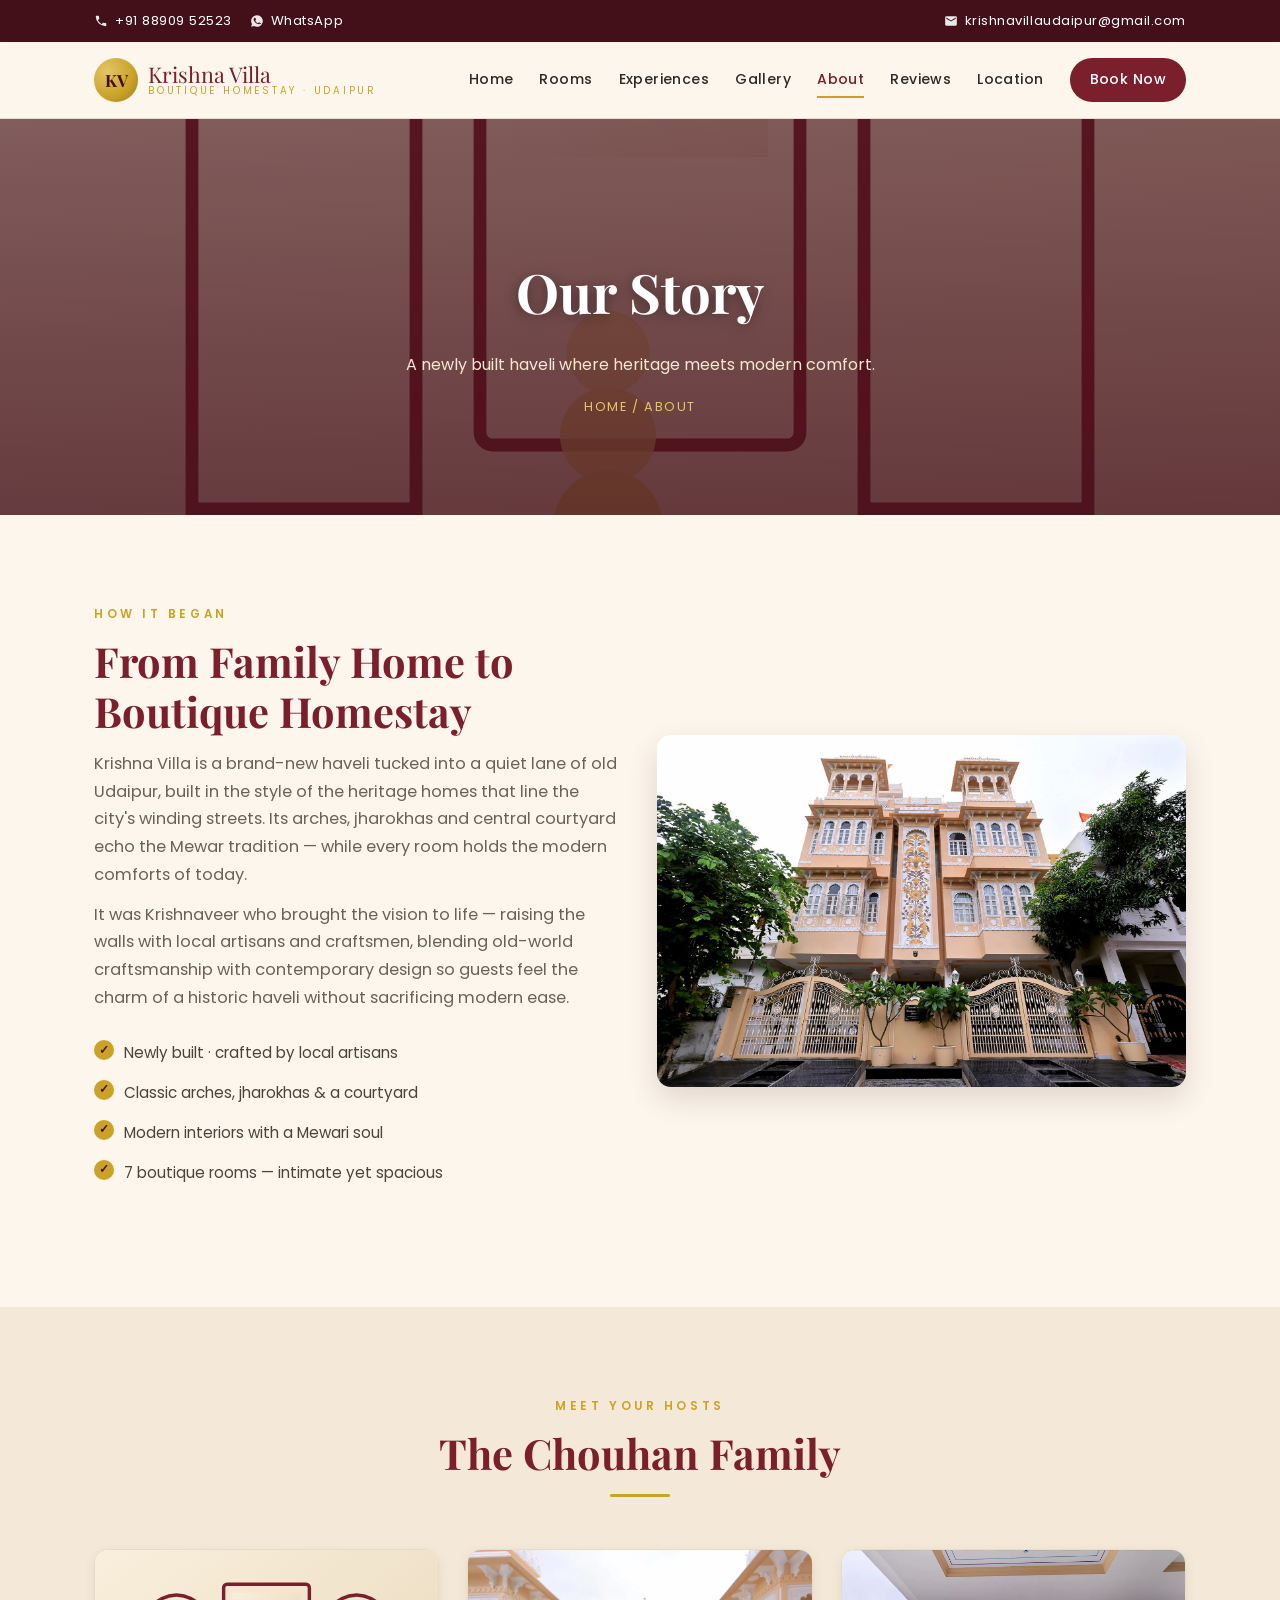
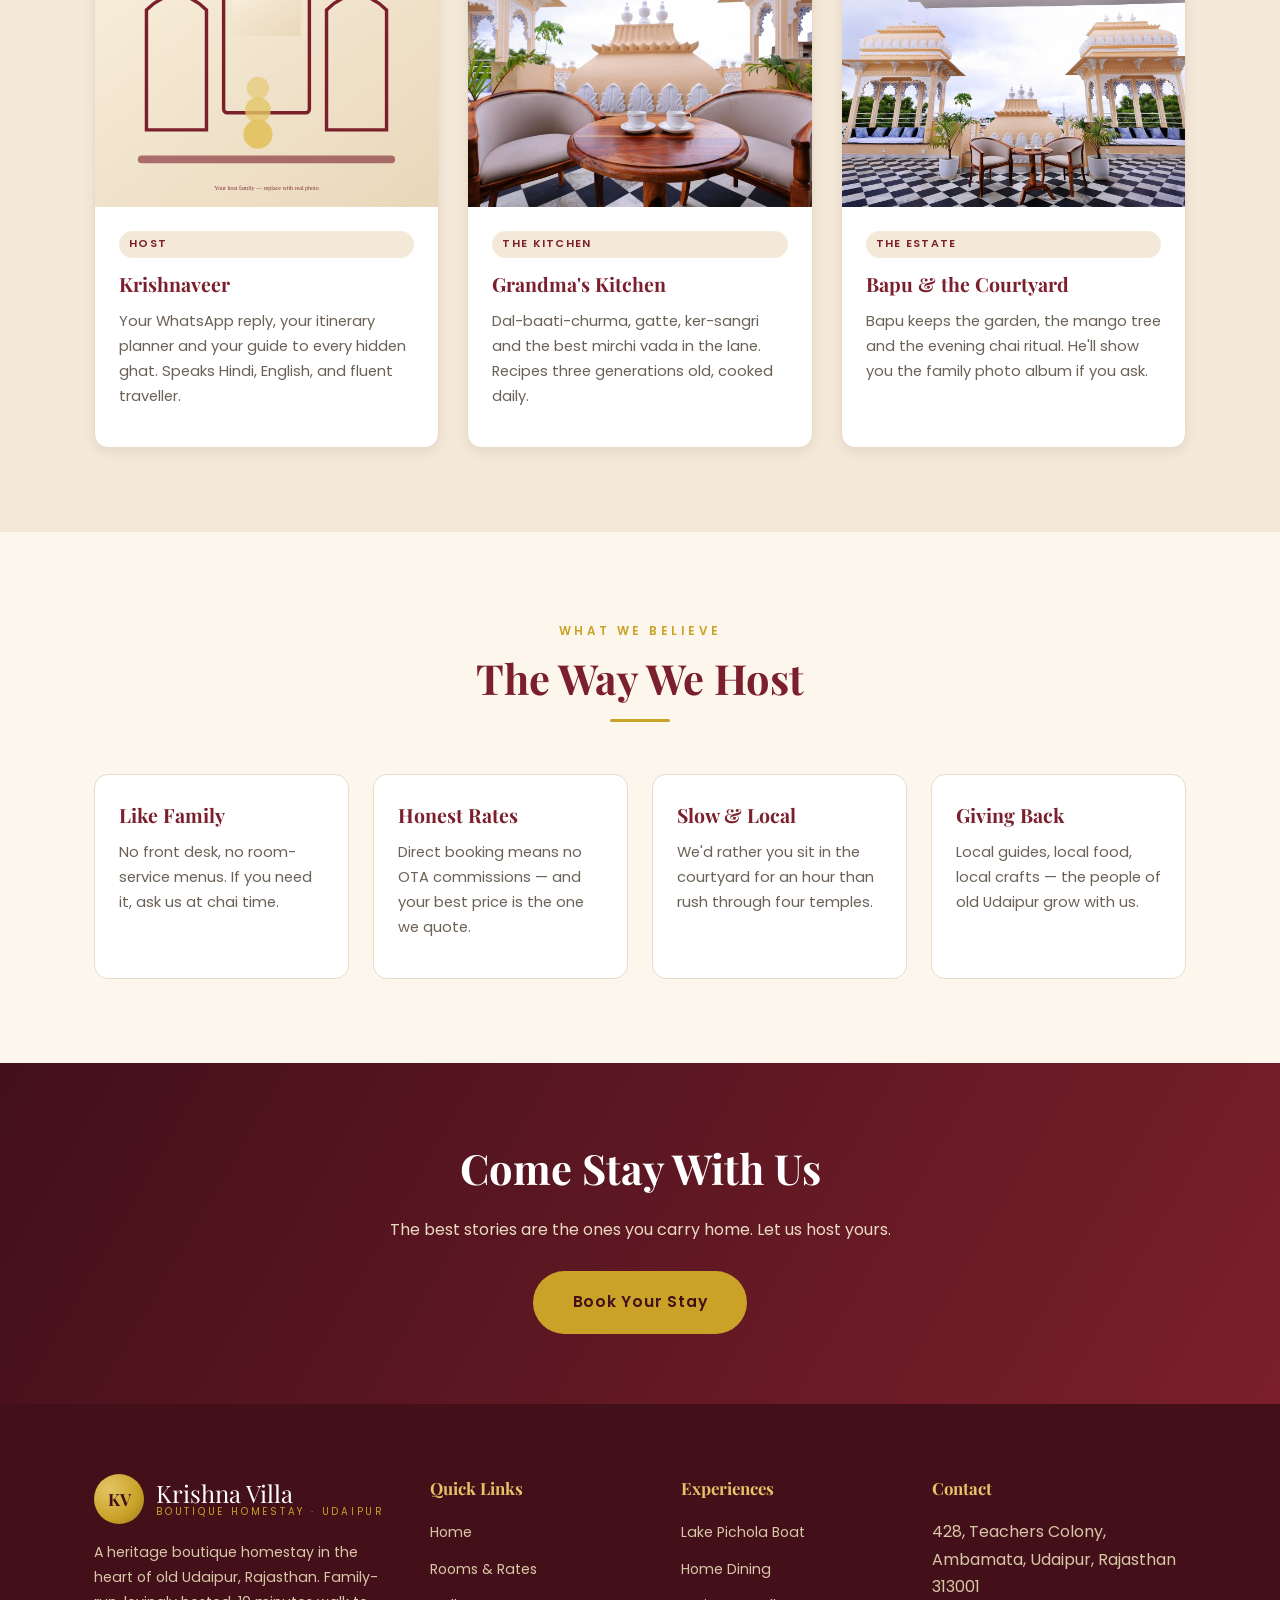
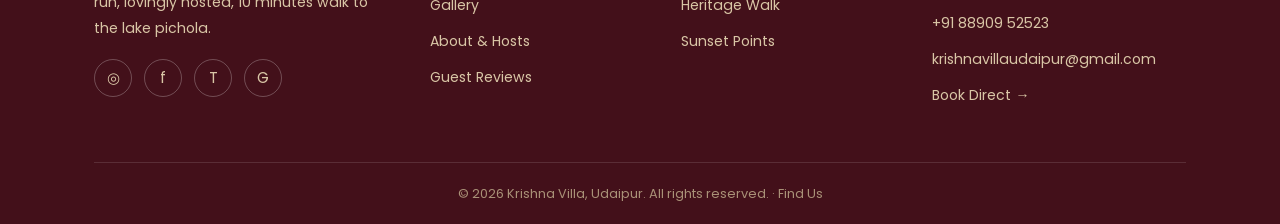
==== commit d296749d: "Add room photo galleries and convert photos to WebP - Use new Standard/Deluxe room photos on home, r" ====
--- a/about.html
+++ b/about.html
@@ -73,7 +73,7 @@
         </ul>
       </div>
       <div class="reveal">
-        <img src="photos/villa-exterior.jpg" alt="Krishna Villa building facade" style="border-radius:14px;box-shadow:var(--shadow)">
+        <img src="photos/villa-exterior.webp" alt="Krishna Villa building facade" style="border-radius:14px;box-shadow:var(--shadow)">
       </div>
     </div>
   </div>
@@ -97,7 +97,7 @@
         </div>
       </div>
       <div class="card reveal">
-        <div class="ph" style="background-image:url('photos/villa-terrace-coffee.jpg');background-size:cover;background-position:center;background-color:#f4e9d8"></div>
+        <div class="ph" style="background-image:url('photos/villa-terrace-coffee.webp');background-size:cover;background-position:center;background-color:#f4e9d8"></div>
         <div class="card-body">
           <span class="tag">The Kitchen</span>
           <h3>Grandma's Kitchen</h3>
@@ -105,7 +105,7 @@
         </div>
       </div>
       <div class="card reveal">
-        <div class="ph" style="background-image:url('photos/villa-terrace-wide.jpg');background-size:cover;background-position:center;background-color:#f4e9d8"></div>
+        <div class="ph" style="background-image:url('photos/villa-terrace-wide.webp');background-size:cover;background-position:center;background-color:#f4e9d8"></div>
         <div class="card-body">
           <span class="tag">The Estate</span>
           <h3>Bapu &amp; the Courtyard</h3>
--- a/css/style.css
+++ b/css/style.css
@@ -312,6 +312,16 @@
 }
 .room-item:nth-child(even) .room-ph { order: 2; }
 .room-ph { min-height: 340px; }
+.room-gallery { display: flex; flex-direction: column; background: var(--sand); }
+.room-gallery .g-item { position: relative; overflow: hidden; cursor: pointer; }
+.room-gallery .g-item img { width: 100%; height: 100%; object-fit: cover; display: block; transition: transform 0.4s ease; }
+.room-gallery .g-item:hover img { transform: scale(1.04); }
+.room-gallery .room-main { flex: 1; min-height: 300px; }
+.room-gallery .room-thumbs { display: grid; grid-auto-flow: column; grid-auto-columns: 1fr; gap: 4px; padding-top: 4px; height: 92px; }
+.room-gallery .photo-count {
+  position: absolute; right: 12px; bottom: 12px; background: rgba(67,16,26,0.82); color: #fff;
+  font-size: 0.76rem; letter-spacing: 0.04em; padding: 6px 12px; border-radius: 30px; pointer-events: none;
+}
 .room-info { padding: 40px; display: flex; flex-direction: column; justify-content: center; }
 .room-info h2 { font-family: var(--serif); font-size: 1.7rem; color: var(--wine); margin: 8px 0 6px; }
 .room-info .room-sub { color: var(--muted); font-size: 0.9rem; margin-bottom: 16px; }
@@ -352,6 +362,13 @@
   opacity: 0; transition: opacity 0.3s ease;
 }
 .gallery-grid .g-item:hover .g-cap { opacity: 1; }
+
+.gallery-filters { display: flex; flex-wrap: wrap; gap: 10px; justify-content: center; margin-bottom: 30px; }
+.gallery-filters button {
+  font: inherit; font-size: 0.85rem; padding: 8px 20px; border-radius: 30px; cursor: pointer;
+  background: transparent; color: var(--wine); border: 1.5px solid var(--wine); transition: all 0.2s ease;
+}
+.gallery-filters button:hover, .gallery-filters button.active { background: var(--wine); color: #fff; }
 
 /* Lightbox */
 .lightbox {
@@ -533,6 +550,8 @@
   .footer-grid { grid-template-columns: 1fr; gap: 28px; }
   .room-info { padding: 28px; }
   .room-item .room-ph { min-height: 240px; }
+  .room-gallery .room-main { min-height: 240px; }
+  .room-gallery .room-thumbs { height: 64px; }
   .hero-actions .btn { width: 100%; }
   .usp-item { border-left: none; border-top: 1px solid rgba(255,255,255,0.14); }
   .usp-item:first-child { border-top: none; }
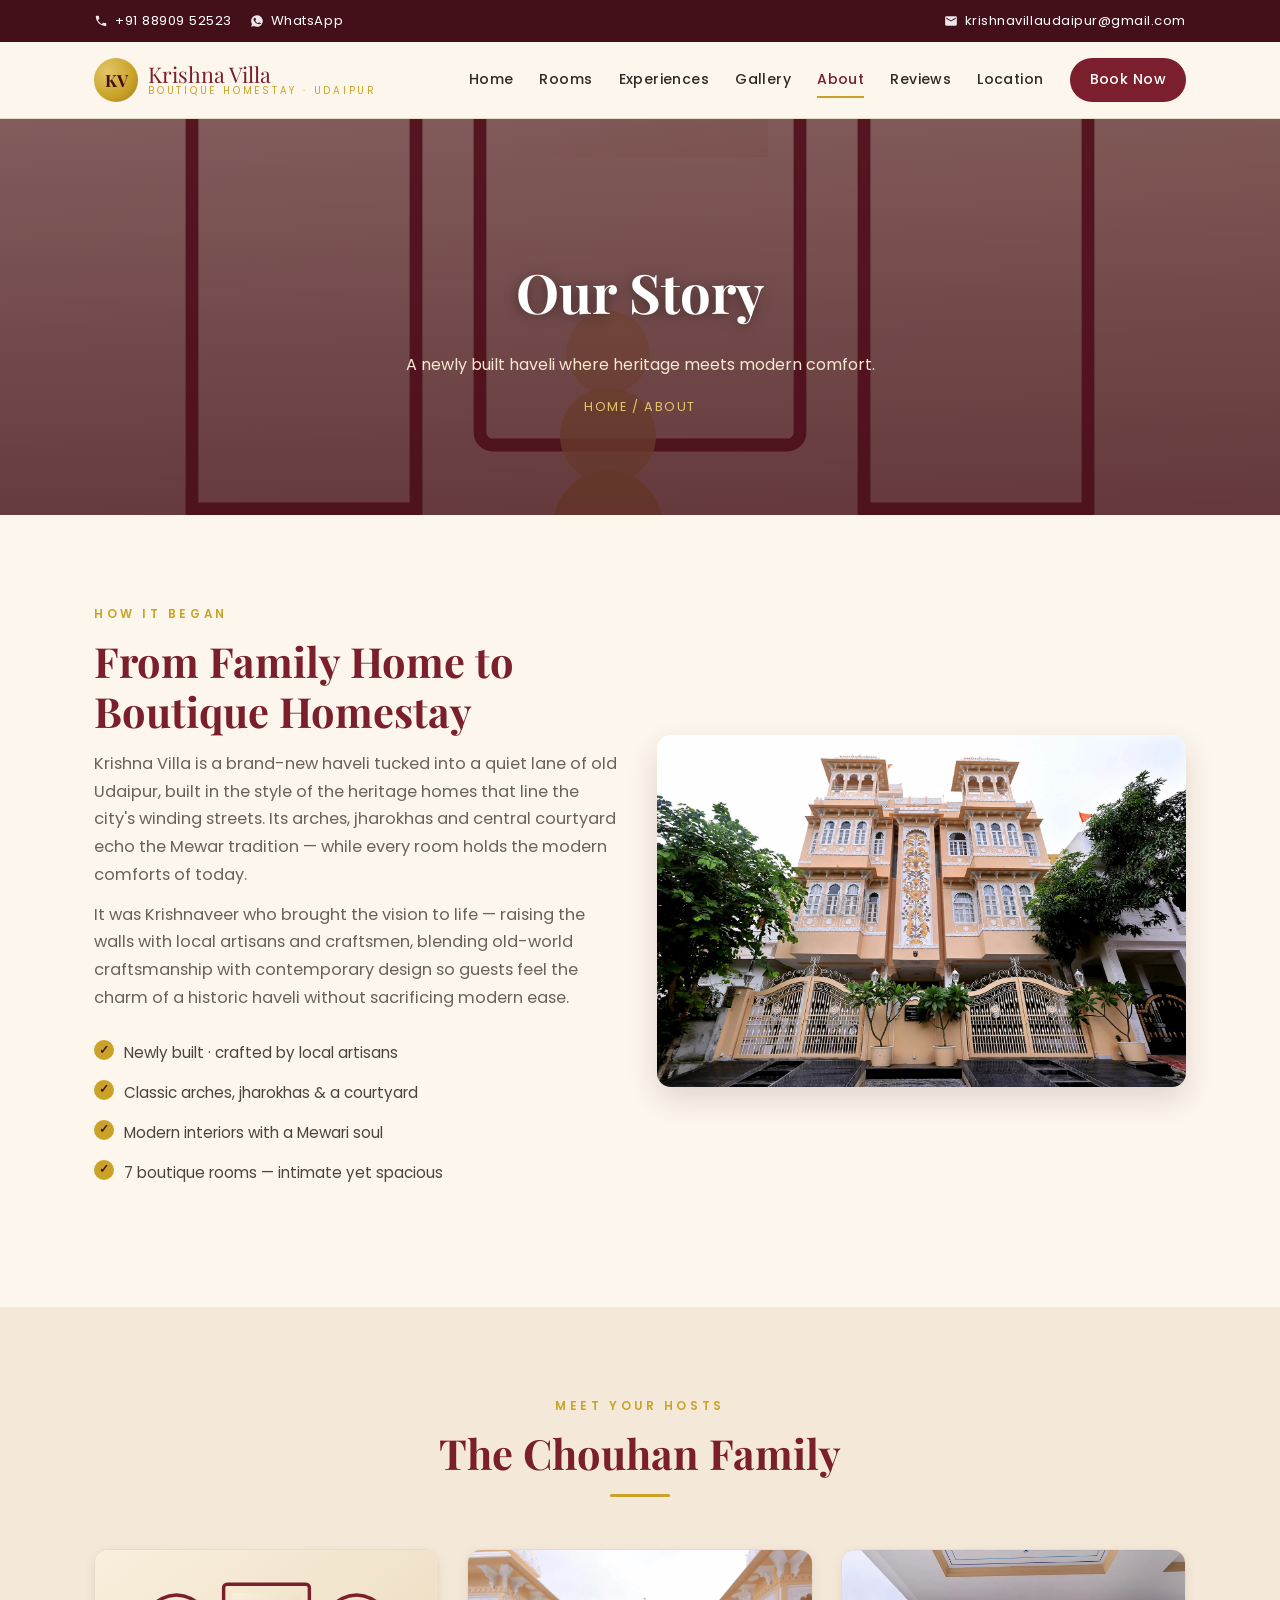
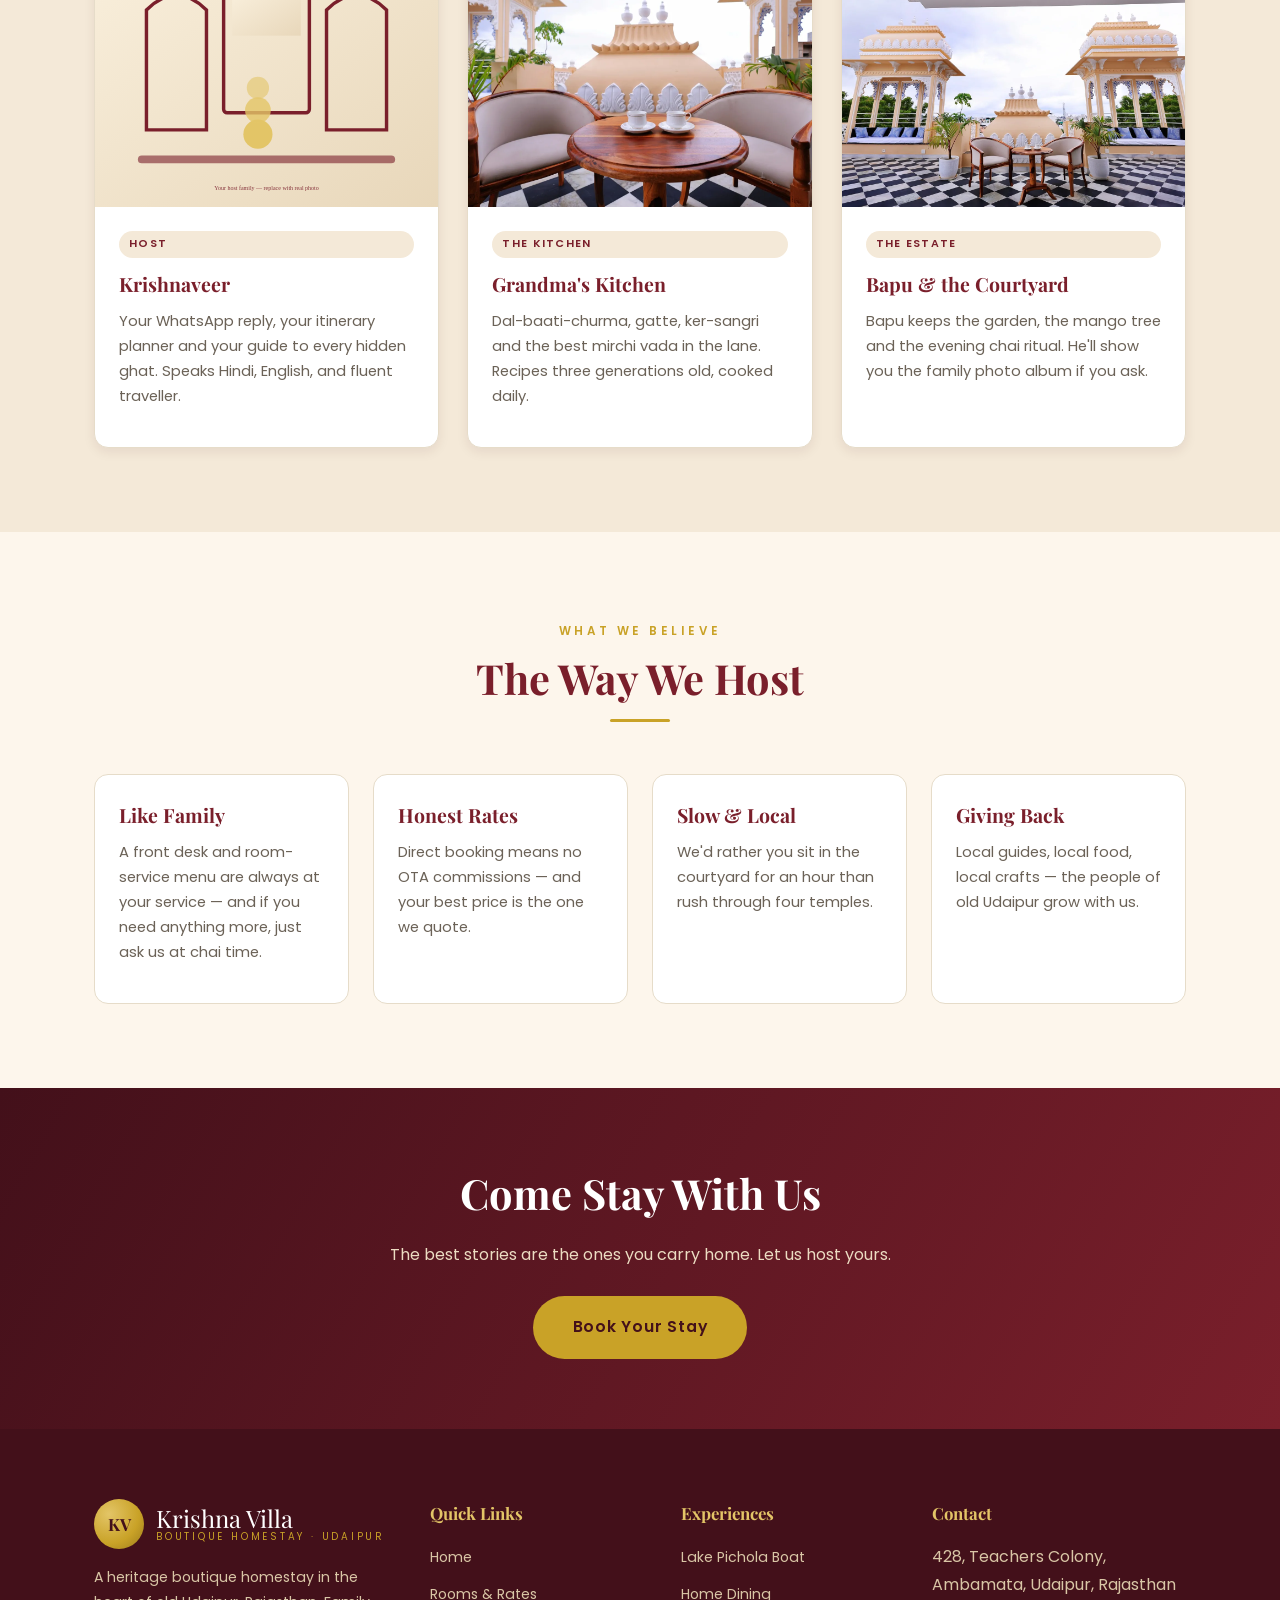
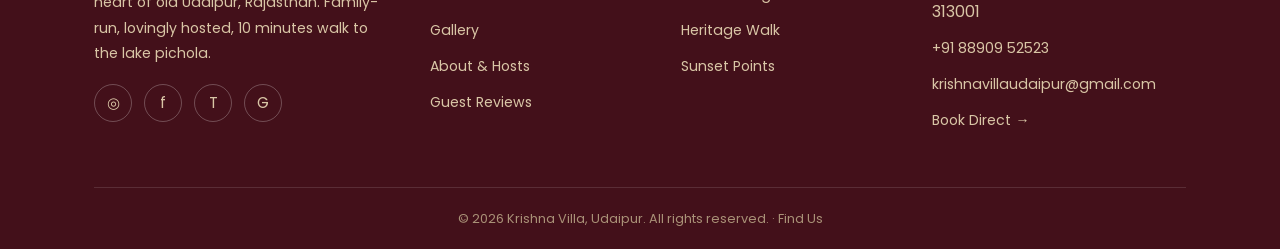
==== commit dc99dfba: "Fix front desk copy and ignore Claude local data - about.html / index.html: villa has a front desk a" ====
--- a/about.html
+++ b/about.html
@@ -128,7 +128,7 @@
       <div class="card reveal" style="box-shadow:none">
         <div class="card-body">
           <h3>Like Family</h3>
-          <p>No front desk, no room-service menus. If you need it, ask us at chai time.</p>
+          <p>A front desk and room-service menu are always at your service — and if you need anything more, just ask us at chai time.</p>
         </div>
       </div>
       <div class="card reveal" style="box-shadow:none">
